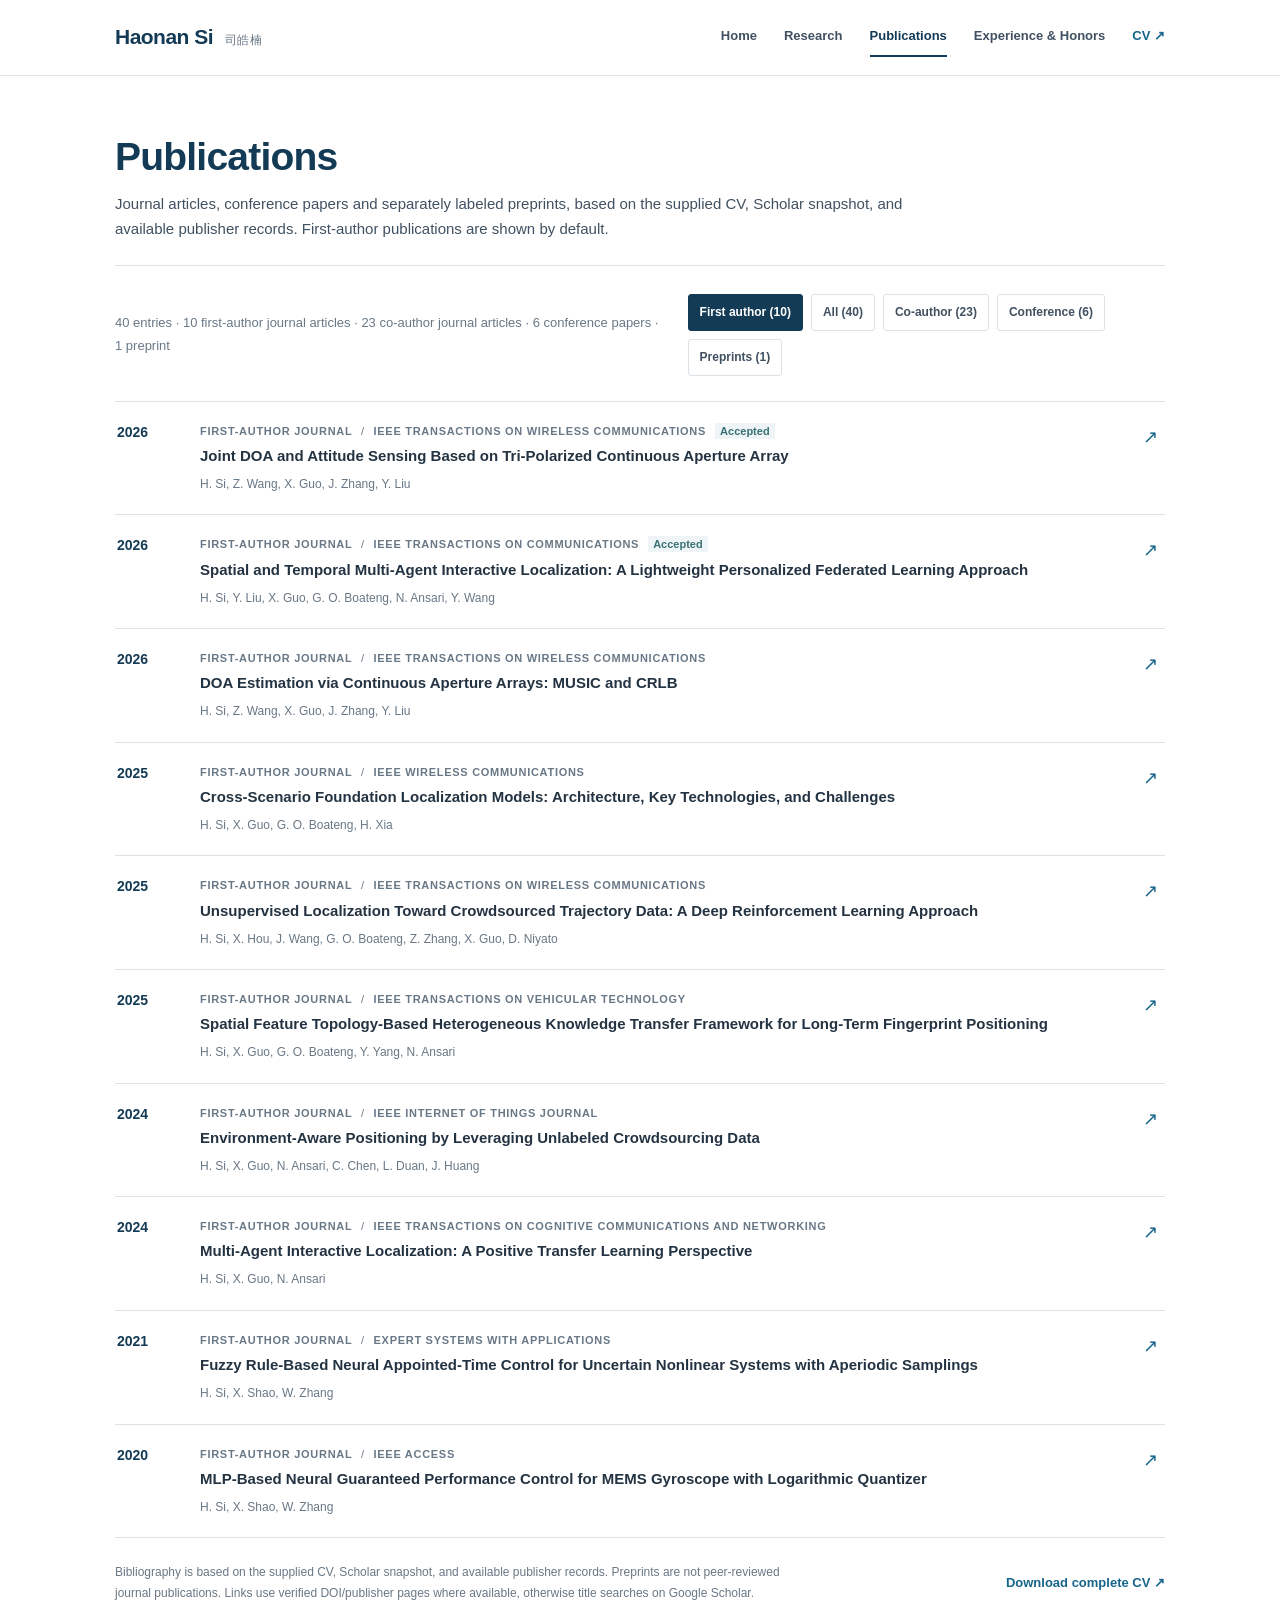
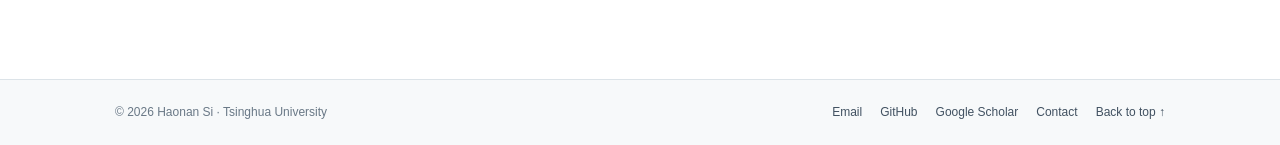
==== publications.html @ 672c578c "Publish supplied academic design as static Pages site; sync publications and CV" ====
<!doctype html><html lang="en"><head>
<meta charset="utf-8"><meta name="viewport" content="width=device-width,initial-scale=1">
<title>Publications · Haonan Si</title>
<meta name="description" content="I work on wireless localization and intelligent sensing, with a focus on cross-scenario generalization, crowdsourced and cooperative positioning, and array signal processing. I received my Ph.D. from UESTC in 2026 and was a visiting researcher at Queen Mary University of London.">
<link rel="stylesheet" href="style.css">
<script defer src="assets/js/site.js"></script></head><body >
<a class="skip-link" href="#main-content">Skip to content</a>
<header class="site-header" id="top"><div class="container header-row">
 <a class="site-brand" href="index.html" aria-label="Haonan Si homepage"><strong>Haonan Si</strong><span>司皓楠</span></a>
 <button class="menu-toggle" type="button" aria-expanded="false" aria-controls="primary-navigation" aria-label="Toggle navigation"><span></span><span></span><span></span></button>
 <nav id="primary-navigation" class="site-nav" aria-label="Main navigation"><a href="index.html" >Home</a>
<a href="research.html" >Research</a>
<a href="publications.html" aria-current="page" >Publications</a>
<a href="experience-honors.html" >Experience &amp; Honors</a>
<a class="nav-cv" href="assets/Haonan_Si_CV.pdf" target="_blank" rel="noopener noreferrer">CV ↗</a></nav></div></header>
<main id="main-content">
<div class="container"><header class="inner-header"><h1>Publications</h1><p>Journal articles, conference papers and separately labeled preprints, based on the supplied CV, Scholar snapshot, and available publisher records. First-author publications are shown by default.</p></header>
<div class="inner-content"><div class="pub-intro"><span>40 entries · 10 first-author journal articles · 23 co-author journal articles · 6 conference papers · 1 preprint</span>
<div class="pub-filters" role="group" aria-label="Filter publications" hidden><button type="button" data-filter="first" aria-pressed="false">First author (10)</button><button type="button" data-filter="all" aria-pressed="false">All (40)</button><button type="button" data-filter="coauthor" aria-pressed="false">Co-author (23)</button><button type="button" data-filter="conference" aria-pressed="false">Conference (6)</button><button type="button" data-filter="preprint" aria-pressed="false">Preprints (1)</button></div></div><div class="publication-list"><article class="publication-item" data-kind="first" data-category="sensing">
<span class="pub-year">2026</span><div class="pub-content"><div class="pub-type">First-author journal <b>/</b> IEEE Transactions on Wireless Communications<span class="pub-status">Accepted</span></div>
<h2><a href="https://scholar.google.com/scholar?q=Joint%20DOA%20and%20Attitude%20Sensing%20Based%20on%20Tri-Polarized%20Continuous%20Aperture%20Array" target="_blank" rel="noopener noreferrer">Joint DOA and Attitude Sensing Based on Tri-Polarized Continuous Aperture Array</a></h2><p class="pub-authors">H. Si, Z. Wang, X. Guo, J. Zhang, Y. Liu</p></div>
<a class="pub-link" href="https://scholar.google.com/scholar?q=Joint%20DOA%20and%20Attitude%20Sensing%20Based%20on%20Tri-Polarized%20Continuous%20Aperture%20Array" target="_blank" rel="noopener noreferrer" aria-label="Open paper: Joint DOA and Attitude Sensing Based on Tri-Polarized Continuous Aperture Array">↗</a></article><article class="publication-item" data-kind="first" data-category="learning">
<span class="pub-year">2026</span><div class="pub-content"><div class="pub-type">First-author journal <b>/</b> IEEE Transactions on Communications<span class="pub-status">Accepted</span></div>
<h2><a href="https://scholar.google.com/scholar?q=Spatial%20and%20Temporal%20Multi-Agent%20Interactive%20Localization%3A%20A%20Lightweight%20Personalized%20Federated%20Learning%20Approach" target="_blank" rel="noopener noreferrer">Spatial and Temporal Multi-Agent Interactive Localization: A Lightweight Personalized Federated Learning Approach</a></h2><p class="pub-authors">H. Si, Y. Liu, X. Guo, G. O. Boateng, N. Ansari, Y. Wang</p></div>
<a class="pub-link" href="https://scholar.google.com/scholar?q=Spatial%20and%20Temporal%20Multi-Agent%20Interactive%20Localization%3A%20A%20Lightweight%20Personalized%20Federated%20Learning%20Approach" target="_blank" rel="noopener noreferrer" aria-label="Open paper: Spatial and Temporal Multi-Agent Interactive Localization: A Lightweight Personalized Federated Learning Approach">↗</a></article><article class="publication-item" data-kind="first" data-category="sensing">
<span class="pub-year">2026</span><div class="pub-content"><div class="pub-type">First-author journal <b>/</b> IEEE Transactions on Wireless Communications</div>
<h2><a href="https://scholar.google.com/scholar?q=DOA%20Estimation%20via%20Continuous%20Aperture%20Arrays%3A%20MUSIC%20and%20CRLB" target="_blank" rel="noopener noreferrer">DOA Estimation via Continuous Aperture Arrays: MUSIC and CRLB</a></h2><p class="pub-authors">H. Si, Z. Wang, X. Guo, J. Zhang, Y. Liu</p></div>
<a class="pub-link" href="https://scholar.google.com/scholar?q=DOA%20Estimation%20via%20Continuous%20Aperture%20Arrays%3A%20MUSIC%20and%20CRLB" target="_blank" rel="noopener noreferrer" aria-label="Open paper: DOA Estimation via Continuous Aperture Arrays: MUSIC and CRLB">↗</a></article><article class="publication-item" data-kind="coauthor" data-category="learning">
<span class="pub-year">2026</span><div class="pub-content"><div class="pub-type">Co-author journal <b>/</b> IEEE Transactions on Automation Science and Engineering</div>
<h2><a href="https://scholar.google.com/scholar?q=A%20Self-Organizing%20Federated%20Reinforcement%20Learning%20Framework%20for%20Cross-Scenario%20Collaborative%20AVP%20Trajectory%20Planning" target="_blank" rel="noopener noreferrer">A Self-Organizing Federated Reinforcement Learning Framework for Cross-Scenario Collaborative AVP Trajectory Planning</a></h2><p class="pub-authors">X. Liu, X. Guo, G. O. Boateng, H. Si, et al.</p></div>
<a class="pub-link" href="https://scholar.google.com/scholar?q=A%20Self-Organizing%20Federated%20Reinforcement%20Learning%20Framework%20for%20Cross-Scenario%20Collaborative%20AVP%20Trajectory%20Planning" target="_blank" rel="noopener noreferrer" aria-label="Open paper: A Self-Organizing Federated Reinforcement Learning Framework for Cross-Scenario Collaborative AVP Trajectory Planning">↗</a></article><article class="publication-item" data-kind="coauthor" data-category="localization">
<span class="pub-year">2026</span><div class="pub-content"><div class="pub-type">Co-author journal <b>/</b> IEEE Wireless Communications<span class="pub-status">Early Access</span></div>
<h2><a href="https://doi.org/10.1109/MWC.2026.3729547" target="_blank" rel="noopener noreferrer">Critical Semantic Innovation Interaction Mechanism Towards Vehicle–Infrastructure Collaboration in Autonomous Valet Parking</a></h2><p class="pub-authors">X. Liu, X. Guo, G. O. Boateng, H. Si, Y. Wang</p></div>
<a class="pub-link" href="https://doi.org/10.1109/MWC.2026.3729547" target="_blank" rel="noopener noreferrer" aria-label="Open paper: Critical Semantic Innovation Interaction Mechanism Towards Vehicle–Infrastructure Collaboration in Autonomous Valet Parking">↗</a></article><article class="publication-item" data-kind="coauthor" data-category="localization">
<span class="pub-year">2026</span><div class="pub-content"><div class="pub-type">Co-author journal <b>/</b> ISPRS Journal of Photogrammetry and Remote Sensing</div>
<h2><a href="https://scholar.google.com/scholar?q=ParkingTwin%3A%20Training-free%20streaming%203D%20reconstruction%20for%20parking-lot%20digital%20twins" target="_blank" rel="noopener noreferrer">ParkingTwin: Training-free streaming 3D reconstruction for parking-lot digital twins</a></h2><p class="pub-authors">X. Liu, Y. Wang, X. Guo, G. O. Boateng, Y. Cao, H. Si, X. Guo, N. Ansari</p></div>
<a class="pub-link" href="https://scholar.google.com/scholar?q=ParkingTwin%3A%20Training-free%20streaming%203D%20reconstruction%20for%20parking-lot%20digital%20twins" target="_blank" rel="noopener noreferrer" aria-label="Open paper: ParkingTwin: Training-free streaming 3D reconstruction for parking-lot digital twins">↗</a></article><article class="publication-item" data-kind="coauthor" data-category="localization">
<span class="pub-year">2026</span><div class="pub-content"><div class="pub-type">Co-author journal <b>/</b> IEEE Internet of Things Journal</div>
<h2><a href="https://scholar.google.com/scholar?q=O-VIP%3A%20A%20High-Level%20Semantic%20Map%20Construction%20Method%20via%20OSM-Visual-Inertial%20Fusion%20for%20Multivehicle%20Cooperative%20AVP" target="_blank" rel="noopener noreferrer">O-VIP: A High-Level Semantic Map Construction Method via OSM-Visual-Inertial Fusion for Multivehicle Cooperative AVP</a></h2><p class="pub-authors">Y. Wang, X. Liu, X. Guo, H. Si, N. Ansari</p></div>
<a class="pub-link" href="https://scholar.google.com/scholar?q=O-VIP%3A%20A%20High-Level%20Semantic%20Map%20Construction%20Method%20via%20OSM-Visual-Inertial%20Fusion%20for%20Multivehicle%20Cooperative%20AVP" target="_blank" rel="noopener noreferrer" aria-label="Open paper: O-VIP: A High-Level Semantic Map Construction Method via OSM-Visual-Inertial Fusion for Multivehicle Cooperative AVP">↗</a></article><article class="publication-item" data-kind="coauthor" data-category="sensing">
<span class="pub-year">2026</span><div class="pub-content"><div class="pub-type">Co-author journal <b>/</b> IEEE Transactions on Wireless Communications</div>
<h2><a href="https://scholar.google.com/scholar?q=Clutter-Aware%20Waveform%20Design%20for%20Multi-Cell%20Integrated%20Sensing%20and%20Communication%20Systems" target="_blank" rel="noopener noreferrer">Clutter-Aware Waveform Design for Multi-Cell Integrated Sensing and Communication Systems</a></h2><p class="pub-authors">Y. F. Aikoun, G. O. Boateng, Z. Wang, H. Si, X. Guo, N. Ansari</p></div>
<a class="pub-link" href="https://scholar.google.com/scholar?q=Clutter-Aware%20Waveform%20Design%20for%20Multi-Cell%20Integrated%20Sensing%20and%20Communication%20Systems" target="_blank" rel="noopener noreferrer" aria-label="Open paper: Clutter-Aware Waveform Design for Multi-Cell Integrated Sensing and Communication Systems">↗</a></article><article class="publication-item" data-kind="coauthor" data-category="localization">
<span class="pub-year">2026</span><div class="pub-content"><div class="pub-type">Co-author journal <b>/</b> IEEE Open Journal of Intelligent Transportation Systems</div>
<h2><a href="https://scholar.google.com/scholar?q=Prioritized%20Multi-Agent%20Path%20Finding%20for%20AVPC%20Leveraging%20Distributional%20Dueling%20DQN" target="_blank" rel="noopener noreferrer">Prioritized Multi-Agent Path Finding for AVPC Leveraging Distributional Dueling DQN</a></h2><p class="pub-authors">C. Chen, H. Si, G. O. Boateng, X. Guo, D. Yao</p></div>
<a class="pub-link" href="https://scholar.google.com/scholar?q=Prioritized%20Multi-Agent%20Path%20Finding%20for%20AVPC%20Leveraging%20Distributional%20Dueling%20DQN" target="_blank" rel="noopener noreferrer" aria-label="Open paper: Prioritized Multi-Agent Path Finding for AVPC Leveraging Distributional Dueling DQN">↗</a></article><article class="publication-item" data-kind="coauthor" data-category="learning">
<span class="pub-year">2026</span><div class="pub-content"><div class="pub-type">Co-author journal <b>/</b> IEEE Transactions on Network Science and Engineering</div>
<h2><a href="https://scholar.google.com/scholar?q=A%20Self-Supervised%20Masked%20Autoencoder%20Leveraging%20Temporal-Frequency%20Representation%20for%20CSI%20Localization" target="_blank" rel="noopener noreferrer">A Self-Supervised Masked Autoencoder Leveraging Temporal-Frequency Representation for CSI Localization</a></h2><p class="pub-authors">Y. Liu, H. Si, G. O. Boateng, X. Guo, B. Qian, N. Ansari</p></div>
<a class="pub-link" href="https://scholar.google.com/scholar?q=A%20Self-Supervised%20Masked%20Autoencoder%20Leveraging%20Temporal-Frequency%20Representation%20for%20CSI%20Localization" target="_blank" rel="noopener noreferrer" aria-label="Open paper: A Self-Supervised Masked Autoencoder Leveraging Temporal-Frequency Representation for CSI Localization">↗</a></article><article class="publication-item" data-kind="conference" data-category="sensing">
<span class="pub-year">2026</span><div class="pub-content"><div class="pub-type">Conference paper <b>/</b> Proc. IEEE PIMRC</div>
<h2><a href="https://scholar.google.com/scholar?q=Precoding%20and%20Bi-Static%20Sensing%20for%20Cooperative%20ISAC" target="_blank" rel="noopener noreferrer">Precoding and Bi-Static Sensing for Cooperative ISAC</a></h2><p class="pub-authors">Y. F. Aikoun, H. Si, G. O. Boateng, X. Liu, X. Guo, N. Ansari</p></div>
<a class="pub-link" href="https://scholar.google.com/scholar?q=Precoding%20and%20Bi-Static%20Sensing%20for%20Cooperative%20ISAC" target="_blank" rel="noopener noreferrer" aria-label="Open paper: Precoding and Bi-Static Sensing for Cooperative ISAC">↗</a></article><article class="publication-item" data-kind="conference" data-category="sensing">
<span class="pub-year">2026</span><div class="pub-content"><div class="pub-type">Conference paper <b>/</b> Proc. IEEE International Conference on Communications (ICC)</div>
<h2><a href="https://scholar.google.com/scholar?q=DOA%20Estimation%20for%20Tri-Polarized%20Continuous%20Aperture%20Array" target="_blank" rel="noopener noreferrer">DOA Estimation for Tri-Polarized Continuous Aperture Array</a></h2><p class="pub-authors">H. Si, Z. Wang, X. Guo, J. Zhang, Y. Liu</p></div>
<a class="pub-link" href="https://scholar.google.com/scholar?q=DOA%20Estimation%20for%20Tri-Polarized%20Continuous%20Aperture%20Array" target="_blank" rel="noopener noreferrer" aria-label="Open paper: DOA Estimation for Tri-Polarized Continuous Aperture Array">↗</a></article><article class="publication-item" data-kind="first" data-category="learning">
<span class="pub-year">2025</span><div class="pub-content"><div class="pub-type">First-author journal <b>/</b> IEEE Wireless Communications</div>
<h2><a href="https://scholar.google.com/scholar?q=Cross-Scenario%20Foundation%20Localization%20Models%3A%20Architecture%2C%20Key%20Technologies%2C%20and%20Challenges" target="_blank" rel="noopener noreferrer">Cross-Scenario Foundation Localization Models: Architecture, Key Technologies, and Challenges</a></h2><p class="pub-authors">H. Si, X. Guo, G. O. Boateng, H. Xia</p></div>
<a class="pub-link" href="https://scholar.google.com/scholar?q=Cross-Scenario%20Foundation%20Localization%20Models%3A%20Architecture%2C%20Key%20Technologies%2C%20and%20Challenges" target="_blank" rel="noopener noreferrer" aria-label="Open paper: Cross-Scenario Foundation Localization Models: Architecture, Key Technologies, and Challenges">↗</a></article><article class="publication-item" data-kind="first" data-category="learning">
<span class="pub-year">2025</span><div class="pub-content"><div class="pub-type">First-author journal <b>/</b> IEEE Transactions on Wireless Communications</div>
<h2><a href="https://scholar.google.com/scholar?q=Unsupervised%20Localization%20Toward%20Crowdsourced%20Trajectory%20Data%3A%20A%20Deep%20Reinforcement%20Learning%20Approach" target="_blank" rel="noopener noreferrer">Unsupervised Localization Toward Crowdsourced Trajectory Data: A Deep Reinforcement Learning Approach</a></h2><p class="pub-authors">H. Si, X. Hou, J. Wang, G. O. Boateng, Z. Zhang, X. Guo, D. Niyato</p></div>
<a class="pub-link" href="https://scholar.google.com/scholar?q=Unsupervised%20Localization%20Toward%20Crowdsourced%20Trajectory%20Data%3A%20A%20Deep%20Reinforcement%20Learning%20Approach" target="_blank" rel="noopener noreferrer" aria-label="Open paper: Unsupervised Localization Toward Crowdsourced Trajectory Data: A Deep Reinforcement Learning Approach">↗</a></article><article class="publication-item" data-kind="first" data-category="learning">
<span class="pub-year">2025</span><div class="pub-content"><div class="pub-type">First-author journal <b>/</b> IEEE Transactions on Vehicular Technology</div>
<h2><a href="https://scholar.google.com/scholar?q=Spatial%20Feature%20Topology-Based%20Heterogeneous%20Knowledge%20Transfer%20Framework%20for%20Long-Term%20Fingerprint%20Positioning" target="_blank" rel="noopener noreferrer">Spatial Feature Topology-Based Heterogeneous Knowledge Transfer Framework for Long-Term Fingerprint Positioning</a></h2><p class="pub-authors">H. Si, X. Guo, G. O. Boateng, Y. Yang, N. Ansari</p></div>
<a class="pub-link" href="https://scholar.google.com/scholar?q=Spatial%20Feature%20Topology-Based%20Heterogeneous%20Knowledge%20Transfer%20Framework%20for%20Long-Term%20Fingerprint%20Positioning" target="_blank" rel="noopener noreferrer" aria-label="Open paper: Spatial Feature Topology-Based Heterogeneous Knowledge Transfer Framework for Long-Term Fingerprint Positioning">↗</a></article><article class="publication-item" data-kind="coauthor" data-category="localization">
<span class="pub-year">2025</span><div class="pub-content"><div class="pub-type">Co-author journal <b>/</b> IEEE Transactions on Automation Science and Engineering</div>
<h2><a href="https://scholar.google.com/scholar?q=A%20Platform-Centric%20Framework%20for%20Intelligent%20Parking%20Traffic%20Prediction%20and%20Resource%20Optimization%20in%20Shared%20AVPC%20Systems" target="_blank" rel="noopener noreferrer">A Platform-Centric Framework for Intelligent Parking Traffic Prediction and Resource Optimization in Shared AVPC Systems</a></h2><p class="pub-authors">G. O. Boateng, H. Xia, H. Si, X. Guo, C. Chen, N. Ansari</p></div>
<a class="pub-link" href="https://scholar.google.com/scholar?q=A%20Platform-Centric%20Framework%20for%20Intelligent%20Parking%20Traffic%20Prediction%20and%20Resource%20Optimization%20in%20Shared%20AVPC%20Systems" target="_blank" rel="noopener noreferrer" aria-label="Open paper: A Platform-Centric Framework for Intelligent Parking Traffic Prediction and Resource Optimization in Shared AVPC Systems">↗</a></article><article class="publication-item" data-kind="coauthor" data-category="localization">
<span class="pub-year">2025</span><div class="pub-content"><div class="pub-type">Co-author journal <b>/</b> IEEE Sensors Journal</div>
<h2><a href="https://scholar.google.com/scholar?q=ToF-Based%20Indoor%20Localization%20for%20Harsh%20Environments%3A%20A%20Continuous%20Environment%20Sensing%20Framework" target="_blank" rel="noopener noreferrer">ToF-Based Indoor Localization for Harsh Environments: A Continuous Environment Sensing Framework</a></h2><p class="pub-authors">Y. Cao, X. Guo, G. O. Boateng, H. Si, B. Qian, X. Liu, N. Ansari</p></div>
<a class="pub-link" href="https://scholar.google.com/scholar?q=ToF-Based%20Indoor%20Localization%20for%20Harsh%20Environments%3A%20A%20Continuous%20Environment%20Sensing%20Framework" target="_blank" rel="noopener noreferrer" aria-label="Open paper: ToF-Based Indoor Localization for Harsh Environments: A Continuous Environment Sensing Framework">↗</a></article><article class="publication-item" data-kind="coauthor" data-category="learning">
<span class="pub-year">2025</span><div class="pub-content"><div class="pub-type">Co-author journal <b>/</b> IEEE Transactions on Intelligent Transportation Systems</div>
<h2><a href="https://scholar.google.com/scholar?q=Multi-Vehicle%20Collaborative%20Trajectory%20Planning%20for%20AVP%20in%20Parking%20Lots%3A%20A%20Bio-Inspired%20Evolutionary%20Reinforcement%20Learning%20Approach" target="_blank" rel="noopener noreferrer">Multi-Vehicle Collaborative Trajectory Planning for AVP in Parking Lots: A Bio-Inspired Evolutionary Reinforcement Learning Approach</a></h2><p class="pub-authors">X. Liu, H. Si, G. O. Boateng, X. Guo, Y. Cao, B. Qian, N. Ansari</p></div>
<a class="pub-link" href="https://scholar.google.com/scholar?q=Multi-Vehicle%20Collaborative%20Trajectory%20Planning%20for%20AVP%20in%20Parking%20Lots%3A%20A%20Bio-Inspired%20Evolutionary%20Reinforcement%20Learning%20Approach" target="_blank" rel="noopener noreferrer" aria-label="Open paper: Multi-Vehicle Collaborative Trajectory Planning for AVP in Parking Lots: A Bio-Inspired Evolutionary Reinforcement Learning Approach">↗</a></article><article class="publication-item" data-kind="coauthor" data-category="localization">
<span class="pub-year">2025</span><div class="pub-content"><div class="pub-type">Co-author journal <b>/</b> Sensors</div>
<h2><a href="https://scholar.google.com/scholar?q=Indoor%20Positioning%20Systems%20as%20Critical%20Infrastructure%3A%20An%20Assessment%20for%20Enhanced%20Location-Based%20Services" target="_blank" rel="noopener noreferrer">Indoor Positioning Systems as Critical Infrastructure: An Assessment for Enhanced Location-Based Services</a></h2><p class="pub-authors">T. G. Hailu, X. Guo, H. Si</p></div>
<a class="pub-link" href="https://scholar.google.com/scholar?q=Indoor%20Positioning%20Systems%20as%20Critical%20Infrastructure%3A%20An%20Assessment%20for%20Enhanced%20Location-Based%20Services" target="_blank" rel="noopener noreferrer" aria-label="Open paper: Indoor Positioning Systems as Critical Infrastructure: An Assessment for Enhanced Location-Based Services">↗</a></article><article class="publication-item" data-kind="coauthor" data-category="localization">
<span class="pub-year">2025</span><div class="pub-content"><div class="pub-type">Co-author journal <b>/</b> IEEE Internet of Things Journal</div>
<h2><a href="https://scholar.google.com/scholar?q=OSM2Net%3A%20A%20Robust%20Road%20Network%20Extraction%20Framework%20from%20Noisy%20Indoor%20Parking%20OpenStreetMap" target="_blank" rel="noopener noreferrer">OSM2Net: A Robust Road Network Extraction Framework from Noisy Indoor Parking OpenStreetMap</a></h2><p class="pub-authors">Y. Cao, X. Guo, G. O. Boateng, N. Ansari, H. Si, B. Qian, X. Liu, H. Xia, Y. Liu</p></div>
<a class="pub-link" href="https://scholar.google.com/scholar?q=OSM2Net%3A%20A%20Robust%20Road%20Network%20Extraction%20Framework%20from%20Noisy%20Indoor%20Parking%20OpenStreetMap" target="_blank" rel="noopener noreferrer" aria-label="Open paper: OSM2Net: A Robust Road Network Extraction Framework from Noisy Indoor Parking OpenStreetMap">↗</a></article><article class="publication-item" data-kind="coauthor" data-category="learning">
<span class="pub-year">2025</span><div class="pub-content"><div class="pub-type">Co-author journal <b>/</b> IEEE Internet of Things Journal</div>
<h2><a href="https://scholar.google.com/scholar?q=Hard%20Sample%20Meta-Learning%20for%20CIR%20NLoS%20Identification%20in%20UWB%20Positioning" target="_blank" rel="noopener noreferrer">Hard Sample Meta-Learning for CIR NLoS Identification in UWB Positioning</a></h2><p class="pub-authors">Y. Liu, H. Si, G. O. Boateng, X. Guo, Y. Cao, B. Qian, N. Ansari</p></div>
<a class="pub-link" href="https://scholar.google.com/scholar?q=Hard%20Sample%20Meta-Learning%20for%20CIR%20NLoS%20Identification%20in%20UWB%20Positioning" target="_blank" rel="noopener noreferrer" aria-label="Open paper: Hard Sample Meta-Learning for CIR NLoS Identification in UWB Positioning">↗</a></article><article class="publication-item" data-kind="coauthor" data-category="localization">
<span class="pub-year">2025</span><div class="pub-content"><div class="pub-type">Co-author journal <b>/</b> IEEE Communications Magazine</div>
<h2><a href="https://scholar.google.com/scholar?q=Automated%20Valet%20Parking%20and%20Charging%3A%20A%20Novel%20Collaborative%20AI-Empowered%20Architecture" target="_blank" rel="noopener noreferrer">Automated Valet Parking and Charging: A Novel Collaborative AI-Empowered Architecture</a></h2><p class="pub-authors">X. Guo, G. O. Boateng, H. Si, Y. Cao, Y. Qiu, Z. Lai, X. Li, X. Liu, C. Chen</p></div>
<a class="pub-link" href="https://scholar.google.com/scholar?q=Automated%20Valet%20Parking%20and%20Charging%3A%20A%20Novel%20Collaborative%20AI-Empowered%20Architecture" target="_blank" rel="noopener noreferrer" aria-label="Open paper: Automated Valet Parking and Charging: A Novel Collaborative AI-Empowered Architecture">↗</a></article><article class="publication-item" data-kind="coauthor" data-category="learning">
<span class="pub-year">2025</span><div class="pub-content"><div class="pub-type">Co-author journal <b>/</b> IEEE Transactions on Intelligent Vehicles</div>
<h2><a href="https://scholar.google.com/scholar?q=Automated%20Valet%20Parking%20and%20Charging%3A%20A%20Dynamic%20Pricing%20and%20Reservation-Based%20Framework%20Leveraging%20Multi-Agent%20Reinforcement%20Learning" target="_blank" rel="noopener noreferrer">Automated Valet Parking and Charging: A Dynamic Pricing and Reservation-Based Framework Leveraging Multi-Agent Reinforcement Learning</a></h2><p class="pub-authors">G. O. Boateng, H. Si, H. Xia, X. Guo, C. Chen, I. O. Agyemang, N. Ansari</p></div>
<a class="pub-link" href="https://scholar.google.com/scholar?q=Automated%20Valet%20Parking%20and%20Charging%3A%20A%20Dynamic%20Pricing%20and%20Reservation-Based%20Framework%20Leveraging%20Multi-Agent%20Reinforcement%20Learning" target="_blank" rel="noopener noreferrer" aria-label="Open paper: Automated Valet Parking and Charging: A Dynamic Pricing and Reservation-Based Framework Leveraging Multi-Agent Reinforcement Learning">↗</a></article><article class="publication-item" data-kind="conference" data-category="sensing">
<span class="pub-year">2025</span><div class="pub-content"><div class="pub-type">Conference paper <b>/</b> Proc. 22nd International Computer Conference on Wavelet Active Media Technology and Information Processing (ICCWAMTIP)</div>
<h2><a href="https://scholar.google.com/scholar?q=Cognitive%20ISAC%20Waveform%20Design%20Via%20Symbol-Level%20Precoding" target="_blank" rel="noopener noreferrer">Cognitive ISAC Waveform Design Via Symbol-Level Precoding</a></h2><p class="pub-authors">Y. F. Aikoun, G. O. Boateng, Y. Liqiang, H. Si, X. Guo</p></div>
<a class="pub-link" href="https://scholar.google.com/scholar?q=Cognitive%20ISAC%20Waveform%20Design%20Via%20Symbol-Level%20Precoding" target="_blank" rel="noopener noreferrer" aria-label="Open paper: Cognitive ISAC Waveform Design Via Symbol-Level Precoding">↗</a></article><article class="publication-item" data-kind="conference" data-category="learning">
<span class="pub-year">2025</span><div class="pub-content"><div class="pub-type">Conference paper <b>/</b> Proc. IEEE 11th World Forum on Internet of Things (WF-IoT)</div>
<h2><a href="https://scholar.google.com/scholar?q=A%20Multi-Vehicle%20Cooperative%20Localization%20Method%20for%20AVP%20Leveraging%20Double%20Deep%20Q-Network" target="_blank" rel="noopener noreferrer">A Multi-Vehicle Cooperative Localization Method for AVP Leveraging Double Deep Q-Network</a></h2><p class="pub-authors">X. Liu, X. Guo, G. O. Boateng, H. Si, B. Qian, Y. Cao, H. Xia, Y. Liu, Y. Wang</p></div>
<a class="pub-link" href="https://scholar.google.com/scholar?q=A%20Multi-Vehicle%20Cooperative%20Localization%20Method%20for%20AVP%20Leveraging%20Double%20Deep%20Q-Network" target="_blank" rel="noopener noreferrer" aria-label="Open paper: A Multi-Vehicle Cooperative Localization Method for AVP Leveraging Double Deep Q-Network">↗</a></article><article class="publication-item" data-kind="conference" data-category="learning">
<span class="pub-year">2025</span><div class="pub-content"><div class="pub-type">Conference paper <b>/</b> Proc. IEEE/CIC International Conference on Communications in China Workshops (ICCC Workshops)</div>
<h2><a href="https://scholar.google.com/scholar?q=Weakly-Supervised%20Crowdsourcing%20Localization%20Based%20on%20Self-Learning%20Spatial-Temporal%20Attention%20Network" target="_blank" rel="noopener noreferrer">Weakly-Supervised Crowdsourcing Localization Based on Self-Learning Spatial-Temporal Attention Network</a></h2><p class="pub-authors">H. Xia, G. O. Boateng, H. Si, X. Guo, B. Qian, X. Liu, Y. Cao, Y. Liu</p></div>
<a class="pub-link" href="https://scholar.google.com/scholar?q=Weakly-Supervised%20Crowdsourcing%20Localization%20Based%20on%20Self-Learning%20Spatial-Temporal%20Attention%20Network" target="_blank" rel="noopener noreferrer" aria-label="Open paper: Weakly-Supervised Crowdsourcing Localization Based on Self-Learning Spatial-Temporal Attention Network">↗</a></article><article class="publication-item" data-kind="conference" data-category="localization">
<span class="pub-year">2025</span><div class="pub-content"><div class="pub-type">Conference paper <b>/</b> Proc. IEEE INFOCOM Workshops</div>
<h2><a href="https://scholar.google.com/scholar?q=A%20Contract-Based%20Incentive%20Mechanism%20for%20Optimal%20Pricing%20and%20Allocation%20in%20Shared%20AVPC" target="_blank" rel="noopener noreferrer">A Contract-Based Incentive Mechanism for Optimal Pricing and Allocation in Shared AVPC</a></h2><p class="pub-authors">K. Chen, G. O. Boateng, H. Si, X. Guo, N. Ansari</p></div>
<a class="pub-link" href="https://scholar.google.com/scholar?q=A%20Contract-Based%20Incentive%20Mechanism%20for%20Optimal%20Pricing%20and%20Allocation%20in%20Shared%20AVPC" target="_blank" rel="noopener noreferrer" aria-label="Open paper: A Contract-Based Incentive Mechanism for Optimal Pricing and Allocation in Shared AVPC">↗</a></article><article class="publication-item" data-kind="preprint" data-category="localization">
<span class="pub-year">2025</span><div class="pub-content"><div class="pub-type">Preprint · Not peer-reviewed <b>/</b> Preprints.org<span class="pub-status">Preprint · Not peer-reviewed</span></div>
<h2><a href="https://doi.org/10.20944/preprints202508.0422.v1" target="_blank" rel="noopener noreferrer">DynaFIPS: Multidimensional Metrics Framework with Confidence-Weighted Fusion for Dynamic Fingerprint-Based Indoor Localization</a></h2><p class="pub-authors">H. G. Tesfay, X. Guo, H. Si</p></div>
<a class="pub-link" href="https://doi.org/10.20944/preprints202508.0422.v1" target="_blank" rel="noopener noreferrer" aria-label="Open paper: DynaFIPS: Multidimensional Metrics Framework with Confidence-Weighted Fusion for Dynamic Fingerprint-Based Indoor Localization">↗</a></article><article class="publication-item" data-kind="first" data-category="localization">
<span class="pub-year">2024</span><div class="pub-content"><div class="pub-type">First-author journal <b>/</b> IEEE Internet of Things Journal</div>
<h2><a href="https://scholar.google.com/scholar?q=Environment-Aware%20Positioning%20by%20Leveraging%20Unlabeled%20Crowdsourcing%20Data" target="_blank" rel="noopener noreferrer">Environment-Aware Positioning by Leveraging Unlabeled Crowdsourcing Data</a></h2><p class="pub-authors">H. Si, X. Guo, N. Ansari, C. Chen, L. Duan, J. Huang</p></div>
<a class="pub-link" href="https://scholar.google.com/scholar?q=Environment-Aware%20Positioning%20by%20Leveraging%20Unlabeled%20Crowdsourcing%20Data" target="_blank" rel="noopener noreferrer" aria-label="Open paper: Environment-Aware Positioning by Leveraging Unlabeled Crowdsourcing Data">↗</a></article><article class="publication-item" data-kind="first" data-category="learning">
<span class="pub-year">2024</span><div class="pub-content"><div class="pub-type">First-author journal <b>/</b> IEEE Transactions on Cognitive Communications and Networking</div>
<h2><a href="https://scholar.google.com/scholar?q=Multi-Agent%20Interactive%20Localization%3A%20A%20Positive%20Transfer%20Learning%20Perspective" target="_blank" rel="noopener noreferrer">Multi-Agent Interactive Localization: A Positive Transfer Learning Perspective</a></h2><p class="pub-authors">H. Si, X. Guo, N. Ansari</p></div>
<a class="pub-link" href="https://scholar.google.com/scholar?q=Multi-Agent%20Interactive%20Localization%3A%20A%20Positive%20Transfer%20Learning%20Perspective" target="_blank" rel="noopener noreferrer" aria-label="Open paper: Multi-Agent Interactive Localization: A Positive Transfer Learning Perspective">↗</a></article><article class="publication-item" data-kind="coauthor" data-category="localization">
<span class="pub-year">2024</span><div class="pub-content"><div class="pub-type">Co-author journal <b>/</b> Sensors</div>
<h2><a href="https://scholar.google.com/scholar?q=Theories%20and%20Methods%20for%20Indoor%20Positioning%20Systems%3A%20A%20Comparative%20Analysis%2C%20Challenges%2C%20and%20Prospective%20Measures" target="_blank" rel="noopener noreferrer">Theories and Methods for Indoor Positioning Systems: A Comparative Analysis, Challenges, and Prospective Measures</a></h2><p class="pub-authors">T. G. Hailu, X. Guo, H. Si, L. Li, Y. Zhang</p></div>
<a class="pub-link" href="https://scholar.google.com/scholar?q=Theories%20and%20Methods%20for%20Indoor%20Positioning%20Systems%3A%20A%20Comparative%20Analysis%2C%20Challenges%2C%20and%20Prospective%20Measures" target="_blank" rel="noopener noreferrer" aria-label="Open paper: Theories and Methods for Indoor Positioning Systems: A Comparative Analysis, Challenges, and Prospective Measures">↗</a></article><article class="publication-item" data-kind="coauthor" data-category="localization">
<span class="pub-year">2024</span><div class="pub-content"><div class="pub-type">Co-author journal <b>/</b> Sensors</div>
<h2><a href="https://doi.org/10.3390/s24175665" target="_blank" rel="noopener noreferrer">Ada-LT IP: Functional Discriminant Analysis of Feature Extraction for Adaptive Long-Term Wi-Fi Indoor Localization in Evolving Environments</a></h2><p class="pub-authors">T. G. Hailu, X. Guo, H. Si, L. Li, Y. Zhang</p></div>
<a class="pub-link" href="https://doi.org/10.3390/s24175665" target="_blank" rel="noopener noreferrer" aria-label="Open paper: Ada-LT IP: Functional Discriminant Analysis of Feature Extraction for Adaptive Long-Term Wi-Fi Indoor Localization in Evolving Environments">↗</a></article><article class="publication-item" data-kind="coauthor" data-category="localization">
<span class="pub-year">2024</span><div class="pub-content"><div class="pub-type">Co-author journal <b>/</b> IEEE Sensors Journal</div>
<h2><a href="https://scholar.google.com/scholar?q=TRAIL%3A%20A%20Three-Step%20Robust%20Adversarial%20Indoor%20Localization%20Framework" target="_blank" rel="noopener noreferrer">TRAIL: A Three-Step Robust Adversarial Indoor Localization Framework</a></h2><p class="pub-authors">Y. Yang, X. Guo, C. Chen, G. O. Boateng, H. Si, B. Qian, L. Duan</p></div>
<a class="pub-link" href="https://scholar.google.com/scholar?q=TRAIL%3A%20A%20Three-Step%20Robust%20Adversarial%20Indoor%20Localization%20Framework" target="_blank" rel="noopener noreferrer" aria-label="Open paper: TRAIL: A Three-Step Robust Adversarial Indoor Localization Framework">↗</a></article><article class="publication-item" data-kind="coauthor" data-category="learning">
<span class="pub-year">2022</span><div class="pub-content"><div class="pub-type">Co-author journal <b>/</b> Sensors</div>
<h2><a href="https://scholar.google.com/scholar?q=Co-Occurrence%20Fingerprint%20Data-Based%20Heterogeneous%20Transfer%20Learning%20Framework%20for%20Indoor%20Positioning" target="_blank" rel="noopener noreferrer">Co-Occurrence Fingerprint Data-Based Heterogeneous Transfer Learning Framework for Indoor Positioning</a></h2><p class="pub-authors">J. Huang, H. Si, X. Guo, K. Zhong</p></div>
<a class="pub-link" href="https://scholar.google.com/scholar?q=Co-Occurrence%20Fingerprint%20Data-Based%20Heterogeneous%20Transfer%20Learning%20Framework%20for%20Indoor%20Positioning" target="_blank" rel="noopener noreferrer" aria-label="Open paper: Co-Occurrence Fingerprint Data-Based Heterogeneous Transfer Learning Framework for Indoor Positioning">↗</a></article><article class="publication-item" data-kind="coauthor" data-category="learning">
<span class="pub-year">2022</span><div class="pub-content"><div class="pub-type">Co-author journal <b>/</b> Engineering Applications of Artificial Intelligence</div>
<h2><a href="https://scholar.google.com/scholar?q=Low-Frequency%20Learning%20Quantized%20Control%20for%20MEMS%20Gyroscopes%20Accounting%20for%20Full-State%20Constraints" target="_blank" rel="noopener noreferrer">Low-Frequency Learning Quantized Control for MEMS Gyroscopes Accounting for Full-State Constraints</a></h2><p class="pub-authors">X. Shao, H. Si, W. Zhang</p></div>
<a class="pub-link" href="https://scholar.google.com/scholar?q=Low-Frequency%20Learning%20Quantized%20Control%20for%20MEMS%20Gyroscopes%20Accounting%20for%20Full-State%20Constraints" target="_blank" rel="noopener noreferrer" aria-label="Open paper: Low-Frequency Learning Quantized Control for MEMS Gyroscopes Accounting for Full-State Constraints">↗</a></article><article class="publication-item" data-kind="first" data-category="learning">
<span class="pub-year">2021</span><div class="pub-content"><div class="pub-type">First-author journal <b>/</b> Expert Systems with Applications</div>
<h2><a href="https://scholar.google.com/scholar?q=Fuzzy%20Rule-Based%20Neural%20Appointed-Time%20Control%20for%20Uncertain%20Nonlinear%20Systems%20with%20Aperiodic%20Samplings" target="_blank" rel="noopener noreferrer">Fuzzy Rule-Based Neural Appointed-Time Control for Uncertain Nonlinear Systems with Aperiodic Samplings</a></h2><p class="pub-authors">H. Si, X. Shao, W. Zhang</p></div>
<a class="pub-link" href="https://scholar.google.com/scholar?q=Fuzzy%20Rule-Based%20Neural%20Appointed-Time%20Control%20for%20Uncertain%20Nonlinear%20Systems%20with%20Aperiodic%20Samplings" target="_blank" rel="noopener noreferrer" aria-label="Open paper: Fuzzy Rule-Based Neural Appointed-Time Control for Uncertain Nonlinear Systems with Aperiodic Samplings">↗</a></article><article class="publication-item" data-kind="coauthor" data-category="learning">
<span class="pub-year">2021</span><div class="pub-content"><div class="pub-type">Co-author journal <b>/</b> Neural Computing and Applications</div>
<h2><a href="https://scholar.google.com/scholar?q=Event-Triggered%20Neural%20Intelligent%20Control%20for%20Uncertain%20Nonlinear%20Systems%20with%20Specified-Time%20Guaranteed%20Behaviors" target="_blank" rel="noopener noreferrer">Event-Triggered Neural Intelligent Control for Uncertain Nonlinear Systems with Specified-Time Guaranteed Behaviors</a></h2><p class="pub-authors">X. Shao, H. Si, W. Zhang</p></div>
<a class="pub-link" href="https://scholar.google.com/scholar?q=Event-Triggered%20Neural%20Intelligent%20Control%20for%20Uncertain%20Nonlinear%20Systems%20with%20Specified-Time%20Guaranteed%20Behaviors" target="_blank" rel="noopener noreferrer" aria-label="Open paper: Event-Triggered Neural Intelligent Control for Uncertain Nonlinear Systems with Specified-Time Guaranteed Behaviors">↗</a></article><article class="publication-item" data-kind="coauthor" data-category="learning">
<span class="pub-year">2021</span><div class="pub-content"><div class="pub-type">Co-author journal <b>/</b> Fuzzy Sets and Systems</div>
<h2><a href="https://scholar.google.com/scholar?q=Fuzzy%20Wavelet%20Neural%20Control%20with%20Improved%20Prescribed%20Performance%20for%20MEMS%20Gyroscope%20Subject%20to%20Input%20Quantization" target="_blank" rel="noopener noreferrer">Fuzzy Wavelet Neural Control with Improved Prescribed Performance for MEMS Gyroscope Subject to Input Quantization</a></h2><p class="pub-authors">X. Shao, H. Si, W. Zhang</p></div>
<a class="pub-link" href="https://scholar.google.com/scholar?q=Fuzzy%20Wavelet%20Neural%20Control%20with%20Improved%20Prescribed%20Performance%20for%20MEMS%20Gyroscope%20Subject%20to%20Input%20Quantization" target="_blank" rel="noopener noreferrer" aria-label="Open paper: Fuzzy Wavelet Neural Control with Improved Prescribed Performance for MEMS Gyroscope Subject to Input Quantization">↗</a></article><article class="publication-item" data-kind="coauthor" data-category="localization">
<span class="pub-year">2021</span><div class="pub-content"><div class="pub-type">Co-author journal <b>/</b> IEEE Systems Journal</div>
<h2><a href="https://scholar.google.com/scholar?q=Neurodynamic%20Formation%20Maneuvering%20Control%20with%20Modified%20Prescribed%20Performances%20for%20Networked%20Uncertain%20Quadrotors" target="_blank" rel="noopener noreferrer">Neurodynamic Formation Maneuvering Control with Modified Prescribed Performances for Networked Uncertain Quadrotors</a></h2><p class="pub-authors">X. Shao, Z. Cao, H. Si</p></div>
<a class="pub-link" href="https://scholar.google.com/scholar?q=Neurodynamic%20Formation%20Maneuvering%20Control%20with%20Modified%20Prescribed%20Performances%20for%20Networked%20Uncertain%20Quadrotors" target="_blank" rel="noopener noreferrer" aria-label="Open paper: Neurodynamic Formation Maneuvering Control with Modified Prescribed Performances for Networked Uncertain Quadrotors">↗</a></article><article class="publication-item" data-kind="first" data-category="learning">
<span class="pub-year">2020</span><div class="pub-content"><div class="pub-type">First-author journal <b>/</b> IEEE Access</div>
<h2><a href="https://scholar.google.com/scholar?q=MLP-Based%20Neural%20Guaranteed%20Performance%20Control%20for%20MEMS%20Gyroscope%20with%20Logarithmic%20Quantizer" target="_blank" rel="noopener noreferrer">MLP-Based Neural Guaranteed Performance Control for MEMS Gyroscope with Logarithmic Quantizer</a></h2><p class="pub-authors">H. Si, X. Shao, W. Zhang</p></div>
<a class="pub-link" href="https://scholar.google.com/scholar?q=MLP-Based%20Neural%20Guaranteed%20Performance%20Control%20for%20MEMS%20Gyroscope%20with%20Logarithmic%20Quantizer" target="_blank" rel="noopener noreferrer" aria-label="Open paper: MLP-Based Neural Guaranteed Performance Control for MEMS Gyroscope with Logarithmic Quantizer">↗</a></article></div>
<div class="pub-bottom"><p>Bibliography is based on the supplied CV, Scholar snapshot, and available publisher records. Preprints are not peer-reviewed journal publications. Links use verified DOI/publisher pages where available, otherwise title searches on Google Scholar.</p><a href="assets/Haonan_Si_CV.pdf" target="_blank" rel="noopener noreferrer">Download complete CV ↗</a></div></div></div></main><footer class="site-footer"><div class="container footer-row"><span>© 2026 Haonan Si · Tsinghua University</span><span class="footer-links">
<a href="mailto:shn@mail.tsinghua.edu.cn">Email</a>
<a href="https://github.com/victory-si" target="_blank" rel="noopener noreferrer">GitHub</a>
<a href="https://scholar.google.com/citations?user=vTp-Ue4AAAAJ&amp;hl=zh-CN" target="_blank" rel="noopener noreferrer">Google Scholar</a>
<a href="index.html#contact">Contact</a><a href="#top">Back to top ↑</a>
</span></div></footer></body></html>
---- style.css ----
/*
Theme Name: Haonan Academic
Theme URI: https://victory-si.github.io/
Author: Haonan Si
Description: A clean, multi-page academic personal website with editable research news and publications.
Version: 1.1.1
Requires at least: 6.2
Requires PHP: 7.4
License: GNU General Public License v2 or later
Text Domain: haonan-academic
Tags: portfolio, education, one-column, custom-menu, accessibility-ready
*/
:root{
  --white:#ffffff;
  --paper:#fafbfc;
  --ink:#243342;
  --ink-light:#415161;
  --muted:#697886;
  --navy:#143b56;
  --blue:#17658b;
  --highlight:#f1f4f6;
  --line:#dce3e8;
  --content:1050px;
  --text:'Segoe UI','Helvetica Neue',Arial,'Noto Sans',sans-serif;
}
*,:before,:after{box-sizing:border-box}
html{scroll-behavior:smooth;scroll-padding-top:85px}
body{margin:0;background:#fff;color:var(--ink);font:400 15px/1.75 var(--text);-webkit-font-smoothing:antialiased}
a{color:var(--blue);text-decoration:none}
a:hover{text-decoration:underline}
img,svg{max-width:100%}
button{font:inherit;cursor:pointer}
[hidden]{display:none!important}
:focus-visible{outline:2px solid var(--blue);outline-offset:3px}
.container{width:min(var(--content),calc(100% - 64px));margin:0 auto}
.skip-link{position:absolute;left:10px;top:-80px;padding:10px 17px;background:#fff;z-index:999}
.skip-link:focus{top:8px}
.site-header{position:sticky;top:0;z-index:100;background:rgba(255,255,255,.97);border-bottom:1px solid var(--line)}
.header-row{height:75px;display:flex;justify-content:space-between;gap:24px;align-items:center}
.site-brand{display:inline-flex;gap:12px;align-items:baseline;text-decoration:none!important;white-space:nowrap}
.site-brand strong{font-size:21px;color:var(--navy);font-weight:700;letter-spacing:-.025em}
.site-brand span{color:var(--muted);font-size:12px;letter-spacing:.04em}
.site-nav{display:flex;align-items:center;gap:27px}
.site-nav a{color:var(--ink-light);font-size:13px;font-weight:550;white-space:nowrap;text-decoration:none;padding:7px 0;border-bottom:2px solid transparent}
.site-nav a:hover,.site-nav a[aria-current="page"]{color:var(--navy);border-bottom-color:var(--navy)}
.site-nav .nav-cv{font-weight:650;color:var(--blue)}
.menu-toggle{display:none;align-items:center;justify-content:center;flex-direction:column;width:42px;height:42px;background:#fff;border:1px solid var(--line);border-radius:3px;gap:5px}
.menu-toggle span{width:18px;height:2px;background:var(--navy);display:block}
/* Home: intentionally compact, with news high on the page */
.home-hero{display:grid;grid-template-columns:minmax(0,1fr) 224px;gap:55px;align-items:center;padding:67px 0 58px;border-bottom:1px solid var(--line)}
.overline{display:block;text-transform:uppercase;letter-spacing:.095em;font-size:11px;font-weight:650;color:var(--muted);margin-bottom:9px}
.home-hero h1{font:700 clamp(35px,4vw,49px)/1.18 var(--text);letter-spacing:-.037em;color:var(--navy);margin:0 0 6px}
.home-hero .cn-name{color:var(--muted);font-size:15px;font-weight:400;letter-spacing:.04em;margin-left:11px;vertical-align:middle}
.home-role{font-size:14px;font-weight:600;color:var(--ink);margin:12px 0 4px}
.home-institution{font-size:13px;color:var(--muted);margin:0 0 18px}
.home-description{font-size:15px;line-height:1.85;color:var(--ink-light);max-width:640px;margin:0 0 20px}
.home-interests{font-size:13px;color:var(--muted);margin:0 0 23px}
.home-interests strong{font-weight:650;color:var(--ink)}
.hero-links{display:flex;gap:17px;flex-wrap:wrap;align-items:center}
.hero-links a{font-size:13px;font-weight:650;text-decoration:none}
.hero-links .primary-link{display:inline-flex;color:#fff;background:var(--navy);padding:9px 16px;border:1px solid var(--navy);border-radius:3px}
.hero-links .primary-link:hover{background:var(--blue);border-color:var(--blue)}
.hero-links .text-link{border-bottom:1px solid #b9c8d0;padding-bottom:3px}
.hero-photo{margin:0;width:224px;height:264px;overflow:hidden;border:1px solid var(--line);border-radius:4px;background:#f0f1ee}
.hero-photo img{width:100%;height:100%;object-fit:cover;object-position:center 24%;display:block}
/* News display inspired by a classic academic updates list */
.news-section{padding:45px 0 54px}
.block-heading{font:700 25px/1.35 var(--text);color:var(--ink);margin:0}
.heading-rule{border-bottom:1px solid var(--ink-light);padding:0 0 14px;margin-bottom:11px}
.heading-highlight{background:#edf0f2;padding:4px 11px 5px 7px;box-decoration-break:clone}
.news-list{padding:0;margin:0;list-style:none}
.news-item{position:relative;display:grid;grid-template-columns:93px minmax(0,1fr);gap:19px;padding:15px 4px 16px 21px;border-bottom:1px solid #e9eef1}
.news-item::before{content:'•';position:absolute;left:2px;top:13px;font-size:19px;color:#3a4b5b}
.news-date{font-variant-numeric:tabular-nums;font-size:14px;color:var(--navy);font-weight:650;white-space:nowrap}
.news-detail{font-size:14px;color:var(--ink-light);line-height:1.78;margin:0}
.news-detail strong{color:var(--ink);font-weight:700}
.news-detail em{color:var(--ink);font-style:italic}
.news-expand{display:inline-flex;align-items:center;gap:7px;background:transparent;border:0;padding:14px 0 2px;font-size:13px;color:var(--blue);font-weight:650}
.news-expand:hover{text-decoration:underline}
.contact-strip{border-top:1px solid var(--line);padding:28px 0 34px;display:flex;align-items:center;justify-content:space-between;gap:20px}
.contact-strip h2{font-size:16px;margin:0 0 3px;font-weight:700;color:var(--navy)}
.contact-strip p{font-size:13px;color:var(--muted);margin:0}
.contact-strip a{font-size:14px;font-weight:650;white-space:nowrap}
.contact-emails{display:flex;align-items:flex-start;flex-direction:column;gap:4px;min-width:0}
.contact-emails a{overflow-wrap:anywhere;white-space:normal}
/* Inner pages */
.inner-header{padding:57px 0 23px;border-bottom:1px solid var(--line);margin-bottom:28px}
.inner-header h1{font:700 clamp(30px,4vw,39px)/1.25 var(--text);letter-spacing:-.02em;color:var(--navy);margin:0 0 9px}
.inner-header p{margin:0;color:var(--ink-light);line-height:1.7;font-size:15px;max-width:815px}
.inner-content{padding-bottom:75px}
.small-heading{font-size:21px;line-height:1.4;color:var(--navy);margin:30px 0 12px;font-weight:700}
.section-lead{max-width:790px;color:var(--ink-light);margin:0 0 28px}
.research-grid{display:grid;grid-template-columns:repeat(3,minmax(0,1fr));gap:18px;margin:8px 0 26px}
.research-card{border:1px solid var(--line);border-radius:3px;background:var(--paper);padding:23px 21px 20px;min-height:226px}
.research-card .research-index{font-size:12px;font-weight:700;color:var(--blue);margin-bottom:17px}
.research-card h2{font-size:18px;line-height:1.4;margin:0 0 11px;color:var(--navy)}
.research-card p{font-size:13px;line-height:1.8;color:var(--ink-light);margin:0}
.research-keywords{font-size:12px;color:var(--muted);padding-top:12px;border-top:1px solid var(--line);margin-top:15px}
.research-note{border-left:3px solid #95b4c7;background:#f7f9fa;padding:14px 19px;color:var(--ink-light);font-size:14px;line-height:1.9}
.research-note strong{color:var(--navy)}
/* Publications */
.pub-intro{display:flex;align-items:center;justify-content:space-between;gap:20px;margin:6px 0 25px}
.pub-intro>span{font-size:13px;color:var(--muted)}
.pub-filters{display:flex;flex-wrap:wrap;gap:8px}
.pub-filters button{background:#fff;border:1px solid var(--line);border-radius:3px;padding:7px 11px;font-size:12px;font-weight:600;color:var(--ink-light)}
.pub-filters button.is-active,.pub-filters button:hover{border-color:var(--navy);background:var(--navy);color:#fff}
.publication-list{border-top:1px solid var(--line)}
.publication-item{display:grid;grid-template-columns:63px minmax(0,1fr) 26px;gap:20px;padding:20px 2px;border-bottom:1px solid var(--line)}
.pub-year{font:600 14px/1.5 var(--text);color:var(--navy)}
.pub-type{font-size:11px;letter-spacing:.065em;text-transform:uppercase;color:var(--muted);font-weight:700;margin-bottom:3px}
.pub-type b{font-weight:500;color:var(--muted);margin:0 5px}
.pub-status{margin-left:9px;background:#eff5f6;color:#3a7176;padding:2px 5px;font-size:11px;letter-spacing:0;text-transform:none}
.pub-content h2{font-size:15px;line-height:1.6;margin:0 0 6px;font-weight:700;color:var(--ink)}
.pub-content h2 a{color:inherit}
.pub-authors{font-size:12px;color:var(--muted);line-height:1.7;margin:0}
.pub-link{font-size:18px;text-align:center;padding:0 0 4px;color:var(--blue)}
.pub-bottom{display:flex;justify-content:space-between;gap:24px;align-items:center;margin-top:24px}
.pub-bottom p{font-size:12px;max-width:690px;color:var(--muted);margin:0}
.pub-bottom a{font-size:13px;font-weight:650;white-space:nowrap}
/* Experience & honors */
.experience-layout{display:grid;grid-template-columns:minmax(0,1fr) 260px;gap:54px;align-items:start}
.timeline{margin-top:2px}
.timeline-item{display:grid;grid-template-columns:139px minmax(0,1fr);gap:16px;padding:17px 0 20px;border-bottom:1px solid var(--line)}
.timeline-date{font-size:12px;font-weight:700;color:var(--muted);padding-top:3px}
.timeline-content h2{font-size:16px;line-height:1.45;margin:0 0 4px;color:var(--navy)}
.timeline-content p{font-size:14px;color:var(--ink);font-weight:600;margin:0 0 4px}
.timeline-content span{font-size:13px;color:var(--muted);line-height:1.7}
.experience-aside{margin-top:8px}
.experience-aside figure{margin:0;border:1px solid var(--line);border-radius:3px;overflow:hidden}
.experience-aside img{width:100%;height:333px;object-fit:cover;object-position:center 38%;display:block}
.experience-aside figcaption{padding:9px 12px;background:var(--paper);font-size:12px;color:var(--muted);line-height:1.5}
.aside-note{font-size:13px;color:var(--ink-light);line-height:1.85;margin-top:14px}
.honors-section{margin-top:43px;border-top:1px solid var(--line);padding-top:8px}
.honors-grid{display:grid;grid-template-columns:1fr 1fr;gap:4px 32px}
.honors-grid li{margin-bottom:9px;color:var(--ink-light);font-size:14px}
.honors-grid ul{padding-left:18px;margin:4px 0}
.service-note{font-size:13px;color:var(--muted);margin-top:12px;border-top:1px solid var(--line);padding-top:17px}
/* Footer */
.site-footer{background:#f7f9fa;border-top:1px solid var(--line);padding:22px 0}
.footer-row{display:flex;gap:14px;justify-content:space-between;align-items:center;font-size:12px;color:var(--muted)}
.footer-row .footer-links{display:flex;gap:18px;flex-wrap:wrap}
.footer-row a{color:var(--ink-light)}
/* WordPress generic content templates */
.general-entry{padding:32px 0 70px;max-width:800px}
.general-entry h1{font-size:35px;line-height:1.3;color:var(--navy)}
.general-entry p{font-size:15px;color:var(--ink-light)}
@media(max-width:900px){
 .container{width:min(var(--content),calc(100% - 48px))}
 .site-nav{gap:16px}.site-nav a{font-size:12px}
 .home-hero{grid-template-columns:minmax(0,1fr) 195px;gap:30px}
 .hero-photo{width:195px;height:237px}
 .experience-layout{gap:26px;grid-template-columns:minmax(0,1fr) 220px}
 .experience-aside img{height:290px}
}
@media(max-width:700px){
 .container{width:calc(100% - 34px)}
 .header-row{height:64px}
 .site-brand strong{font-size:19px}
 .menu-toggle{display:flex}
 .site-nav{display:none;position:absolute;top:64px;left:0;right:0;background:#fff;box-shadow:0 12px 24px #24334218;padding:14px 17px 20px;border-bottom:1px solid var(--line);align-items:stretch;gap:0;flex-direction:column}
 .site-nav.open{display:flex}
 .site-nav a{padding:9px 3px;font-size:14px;border-bottom:1px solid var(--line)}
 .site-nav a:last-child{border-bottom:0}
 .home-hero{grid-template-columns:1fr;gap:23px;padding:37px 0 32px}
 .home-hero h1{font-size:37px}
 .home-description{font-size:14px}
 .hero-photo{width:170px;height:205px;grid-row:1;justify-self:start}
 .news-section{padding:32px 0 39px}
 .block-heading{font-size:22px}
 .news-item{grid-template-columns:1fr;gap:4px;padding:13px 2px 13px 19px}
 .news-date,.news-detail{font-size:13px}
 .news-detail{line-height:1.8}
 .contact-strip{flex-direction:column;align-items:flex-start;gap:8px}
 .inner-header{padding:39px 0 19px}.inner-header h1{font-size:30px}
 .inner-content{padding-bottom:45px}
 .research-grid{grid-template-columns:1fr;gap:12px}.research-card{min-height:0;padding:20px}
 .research-card .research-index{margin-bottom:7px}
 .pub-intro{align-items:flex-start;flex-direction:column;gap:11px}
 .publication-item{grid-template-columns:49px minmax(0,1fr) 15px;gap:8px;padding:15px 0}
 .pub-content h2{font-size:14px}.pub-type{font-size:10px}
 .pub-authors{font-size:11px}
 .pub-link{font-size:16px}
 .pub-filters{gap:6px}.pub-filters button{font-size:11px;padding:5px 7px}
 .pub-bottom{flex-direction:column;align-items:flex-start;gap:13px}
 .experience-layout{grid-template-columns:1fr;gap:24px}
 .timeline-item{grid-template-columns:1fr;gap:3px;padding:15px 0}
 .experience-aside{max-width:320px;margin-top:0}
 .experience-aside img{height:330px}
 .honors-grid{grid-template-columns:1fr;gap:0}
 .footer-row{align-items:flex-start;flex-direction:column;gap:7px}
}
@media(prefers-reduced-motion:reduce){html{scroll-behavior:auto}}
@media print{.site-nav,.menu-toggle,.hero-links,.contact-strip,.site-footer,.pub-filters,.news-expand{display:none!important}.home-hero{padding:24px 0}.inner-header{padding:20px 0}.inner-content{padding-bottom:15px}.container{width:100%}.publication-item{break-inside:avoid}}

/* Static-site progressive enhancement and narrow-screen resilience. */
.pub-content,.research-card{overflow-wrap:anywhere}
@media(max-width:700px){html:not(.js) .site-nav{display:flex;position:static;box-shadow:none}html:not(.js) .header-row{height:auto;flex-wrap:wrap;padding-top:10px}html:not(.js) .menu-toggle{display:none}html:not(.js) .site-nav{flex-basis:100%}}
@media print{.publication-item[hidden],.news-item[hidden]{display:grid!important}}
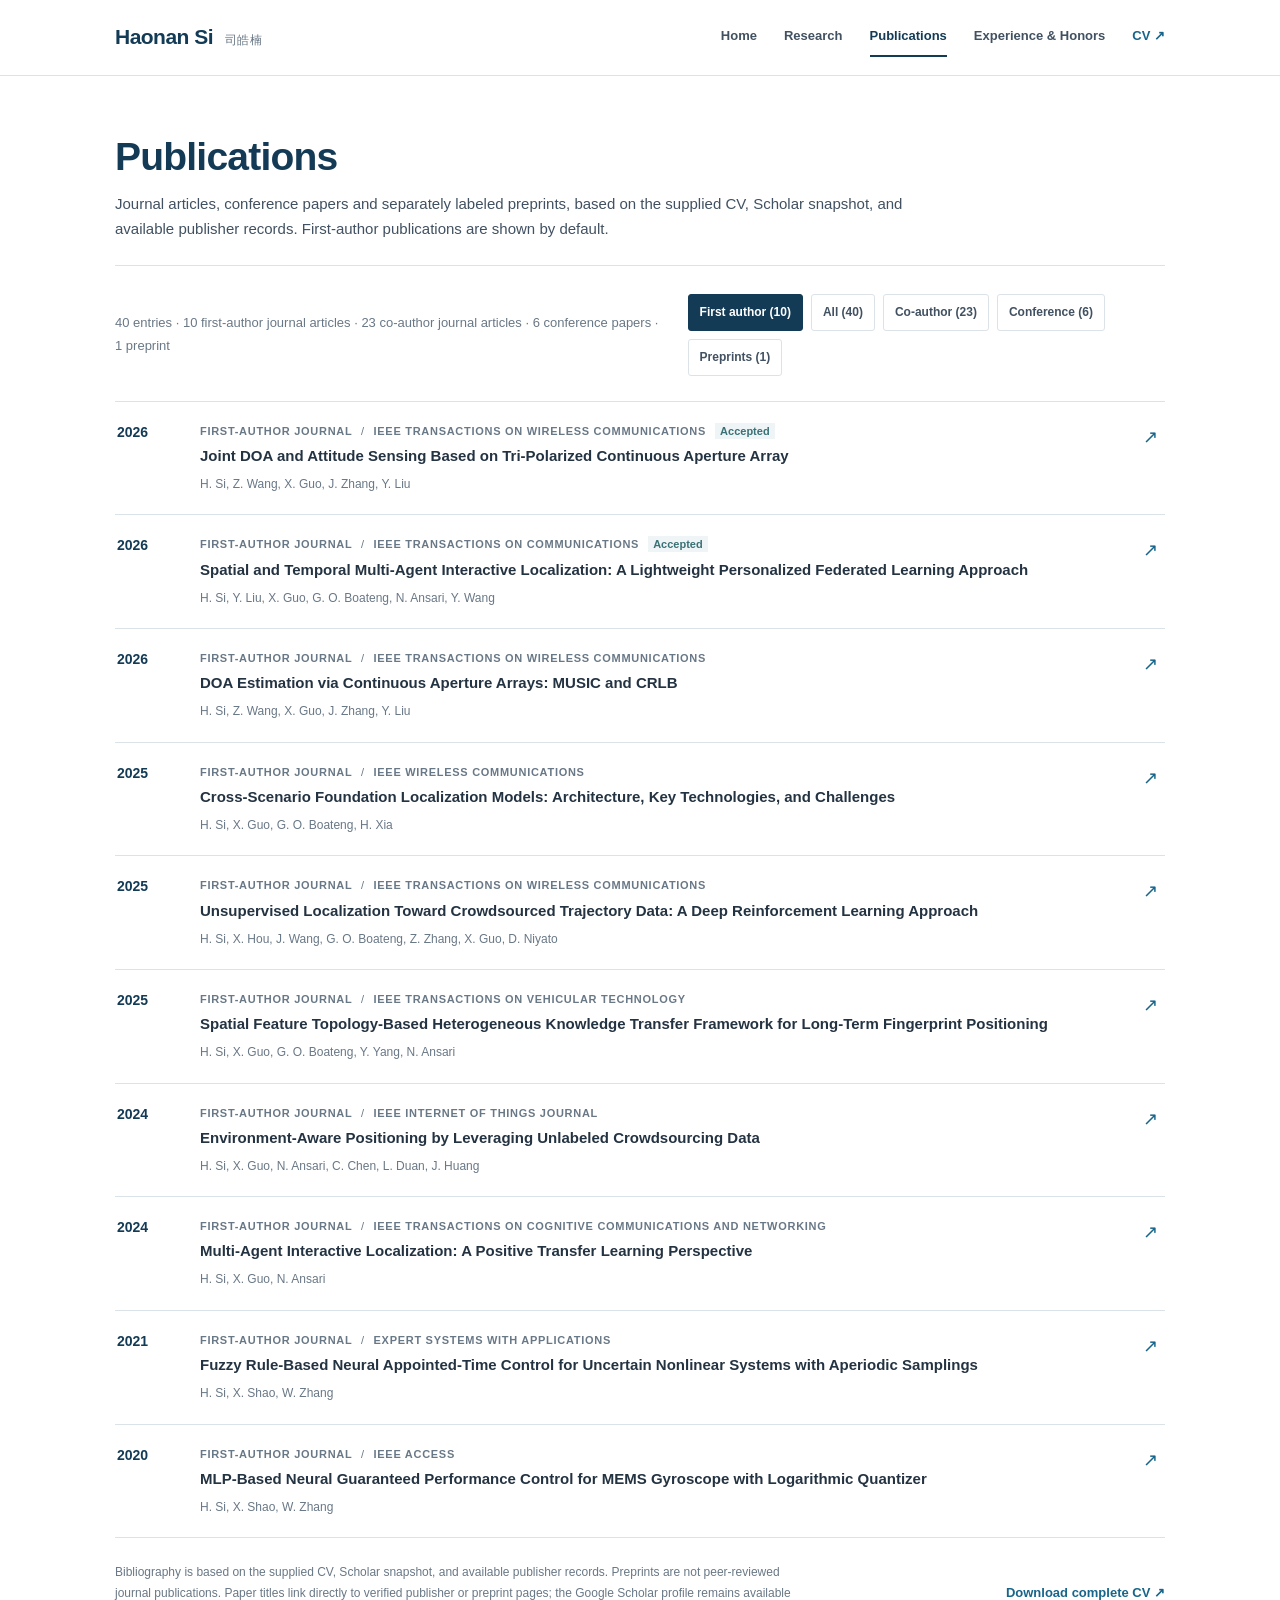
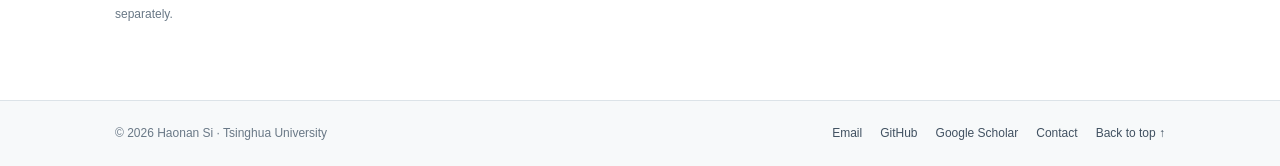
==== commit c6b60314: "Link all 40 publications to verified article pages in website and CV" ====
--- a/publications.html
+++ b/publications.html
@@ -18,126 +18,126 @@
 <div class="inner-content"><div class="pub-intro"><span>40 entries · 10 first-author journal articles · 23 co-author journal articles · 6 conference papers · 1 preprint</span>
 <div class="pub-filters" role="group" aria-label="Filter publications" hidden><button type="button" data-filter="first" aria-pressed="false">First author (10)</button><button type="button" data-filter="all" aria-pressed="false">All (40)</button><button type="button" data-filter="coauthor" aria-pressed="false">Co-author (23)</button><button type="button" data-filter="conference" aria-pressed="false">Conference (6)</button><button type="button" data-filter="preprint" aria-pressed="false">Preprints (1)</button></div></div><div class="publication-list"><article class="publication-item" data-kind="first" data-category="sensing">
 <span class="pub-year">2026</span><div class="pub-content"><div class="pub-type">First-author journal <b>/</b> IEEE Transactions on Wireless Communications<span class="pub-status">Accepted</span></div>
-<h2><a href="https://scholar.google.com/scholar?q=Joint%20DOA%20and%20Attitude%20Sensing%20Based%20on%20Tri-Polarized%20Continuous%20Aperture%20Array" target="_blank" rel="noopener noreferrer">Joint DOA and Attitude Sensing Based on Tri-Polarized Continuous Aperture Array</a></h2><p class="pub-authors">H. Si, Z. Wang, X. Guo, J. Zhang, Y. Liu</p></div>
-<a class="pub-link" href="https://scholar.google.com/scholar?q=Joint%20DOA%20and%20Attitude%20Sensing%20Based%20on%20Tri-Polarized%20Continuous%20Aperture%20Array" target="_blank" rel="noopener noreferrer" aria-label="Open paper: Joint DOA and Attitude Sensing Based on Tri-Polarized Continuous Aperture Array">↗</a></article><article class="publication-item" data-kind="first" data-category="learning">
+<h2><a href="https://ieeexplore.ieee.org/document/11704840/" target="_blank" rel="noopener noreferrer">Joint DOA and Attitude Sensing Based on Tri-Polarized Continuous Aperture Array</a></h2><p class="pub-authors">H. Si, Z. Wang, X. Guo, J. Zhang, Y. Liu</p></div>
+<a class="pub-link" href="https://ieeexplore.ieee.org/document/11704840/" target="_blank" rel="noopener noreferrer" aria-label="Open paper: Joint DOA and Attitude Sensing Based on Tri-Polarized Continuous Aperture Array">↗</a></article><article class="publication-item" data-kind="first" data-category="learning">
 <span class="pub-year">2026</span><div class="pub-content"><div class="pub-type">First-author journal <b>/</b> IEEE Transactions on Communications<span class="pub-status">Accepted</span></div>
-<h2><a href="https://scholar.google.com/scholar?q=Spatial%20and%20Temporal%20Multi-Agent%20Interactive%20Localization%3A%20A%20Lightweight%20Personalized%20Federated%20Learning%20Approach" target="_blank" rel="noopener noreferrer">Spatial and Temporal Multi-Agent Interactive Localization: A Lightweight Personalized Federated Learning Approach</a></h2><p class="pub-authors">H. Si, Y. Liu, X. Guo, G. O. Boateng, N. Ansari, Y. Wang</p></div>
-<a class="pub-link" href="https://scholar.google.com/scholar?q=Spatial%20and%20Temporal%20Multi-Agent%20Interactive%20Localization%3A%20A%20Lightweight%20Personalized%20Federated%20Learning%20Approach" target="_blank" rel="noopener noreferrer" aria-label="Open paper: Spatial and Temporal Multi-Agent Interactive Localization: A Lightweight Personalized Federated Learning Approach">↗</a></article><article class="publication-item" data-kind="first" data-category="sensing">
+<h2><a href="https://ieeexplore.ieee.org/document/11715760/" target="_blank" rel="noopener noreferrer">Spatial and Temporal Multi-Agent Interactive Localization: A Lightweight Personalized Federated Learning Approach</a></h2><p class="pub-authors">H. Si, Y. Liu, X. Guo, G. O. Boateng, N. Ansari, Y. Wang</p></div>
+<a class="pub-link" href="https://ieeexplore.ieee.org/document/11715760/" target="_blank" rel="noopener noreferrer" aria-label="Open paper: Spatial and Temporal Multi-Agent Interactive Localization: A Lightweight Personalized Federated Learning Approach">↗</a></article><article class="publication-item" data-kind="first" data-category="sensing">
 <span class="pub-year">2026</span><div class="pub-content"><div class="pub-type">First-author journal <b>/</b> IEEE Transactions on Wireless Communications</div>
-<h2><a href="https://scholar.google.com/scholar?q=DOA%20Estimation%20via%20Continuous%20Aperture%20Arrays%3A%20MUSIC%20and%20CRLB" target="_blank" rel="noopener noreferrer">DOA Estimation via Continuous Aperture Arrays: MUSIC and CRLB</a></h2><p class="pub-authors">H. Si, Z. Wang, X. Guo, J. Zhang, Y. Liu</p></div>
-<a class="pub-link" href="https://scholar.google.com/scholar?q=DOA%20Estimation%20via%20Continuous%20Aperture%20Arrays%3A%20MUSIC%20and%20CRLB" target="_blank" rel="noopener noreferrer" aria-label="Open paper: DOA Estimation via Continuous Aperture Arrays: MUSIC and CRLB">↗</a></article><article class="publication-item" data-kind="coauthor" data-category="learning">
+<h2><a href="https://ieeexplore.ieee.org/document/11592786/" target="_blank" rel="noopener noreferrer">DOA Estimation via Continuous Aperture Arrays: MUSIC and CRLB</a></h2><p class="pub-authors">H. Si, Z. Wang, X. Guo, J. Zhang, Y. Liu</p></div>
+<a class="pub-link" href="https://ieeexplore.ieee.org/document/11592786/" target="_blank" rel="noopener noreferrer" aria-label="Open paper: DOA Estimation via Continuous Aperture Arrays: MUSIC and CRLB">↗</a></article><article class="publication-item" data-kind="coauthor" data-category="learning">
 <span class="pub-year">2026</span><div class="pub-content"><div class="pub-type">Co-author journal <b>/</b> IEEE Transactions on Automation Science and Engineering</div>
-<h2><a href="https://scholar.google.com/scholar?q=A%20Self-Organizing%20Federated%20Reinforcement%20Learning%20Framework%20for%20Cross-Scenario%20Collaborative%20AVP%20Trajectory%20Planning" target="_blank" rel="noopener noreferrer">A Self-Organizing Federated Reinforcement Learning Framework for Cross-Scenario Collaborative AVP Trajectory Planning</a></h2><p class="pub-authors">X. Liu, X. Guo, G. O. Boateng, H. Si, et al.</p></div>
-<a class="pub-link" href="https://scholar.google.com/scholar?q=A%20Self-Organizing%20Federated%20Reinforcement%20Learning%20Framework%20for%20Cross-Scenario%20Collaborative%20AVP%20Trajectory%20Planning" target="_blank" rel="noopener noreferrer" aria-label="Open paper: A Self-Organizing Federated Reinforcement Learning Framework for Cross-Scenario Collaborative AVP Trajectory Planning">↗</a></article><article class="publication-item" data-kind="coauthor" data-category="localization">
+<h2><a href="https://ieeexplore.ieee.org/document/11720456/" target="_blank" rel="noopener noreferrer">A Self-Organizing Federated Reinforcement Learning Framework for Cross-Scenario Collaborative AVP Trajectory Planning</a></h2><p class="pub-authors">X. Liu, X. Guo, G. O. Boateng, H. Si, et al.</p></div>
+<a class="pub-link" href="https://ieeexplore.ieee.org/document/11720456/" target="_blank" rel="noopener noreferrer" aria-label="Open paper: A Self-Organizing Federated Reinforcement Learning Framework for Cross-Scenario Collaborative AVP Trajectory Planning">↗</a></article><article class="publication-item" data-kind="coauthor" data-category="localization">
 <span class="pub-year">2026</span><div class="pub-content"><div class="pub-type">Co-author journal <b>/</b> IEEE Wireless Communications<span class="pub-status">Early Access</span></div>
-<h2><a href="https://doi.org/10.1109/MWC.2026.3729547" target="_blank" rel="noopener noreferrer">Critical Semantic Innovation Interaction Mechanism Towards Vehicle–Infrastructure Collaboration in Autonomous Valet Parking</a></h2><p class="pub-authors">X. Liu, X. Guo, G. O. Boateng, H. Si, Y. Wang</p></div>
-<a class="pub-link" href="https://doi.org/10.1109/MWC.2026.3729547" target="_blank" rel="noopener noreferrer" aria-label="Open paper: Critical Semantic Innovation Interaction Mechanism Towards Vehicle–Infrastructure Collaboration in Autonomous Valet Parking">↗</a></article><article class="publication-item" data-kind="coauthor" data-category="localization">
+<h2><a href="https://ieeexplore.ieee.org/document/11716568/" target="_blank" rel="noopener noreferrer">Critical Semantic Innovation Interaction Mechanism Towards Vehicle–Infrastructure Collaboration in Autonomous Valet Parking</a></h2><p class="pub-authors">X. Liu, X. Guo, G. O. Boateng, H. Si, Y. Wang</p></div>
+<a class="pub-link" href="https://ieeexplore.ieee.org/document/11716568/" target="_blank" rel="noopener noreferrer" aria-label="Open paper: Critical Semantic Innovation Interaction Mechanism Towards Vehicle–Infrastructure Collaboration in Autonomous Valet Parking">↗</a></article><article class="publication-item" data-kind="coauthor" data-category="localization">
 <span class="pub-year">2026</span><div class="pub-content"><div class="pub-type">Co-author journal <b>/</b> ISPRS Journal of Photogrammetry and Remote Sensing</div>
-<h2><a href="https://scholar.google.com/scholar?q=ParkingTwin%3A%20Training-free%20streaming%203D%20reconstruction%20for%20parking-lot%20digital%20twins" target="_blank" rel="noopener noreferrer">ParkingTwin: Training-free streaming 3D reconstruction for parking-lot digital twins</a></h2><p class="pub-authors">X. Liu, Y. Wang, X. Guo, G. O. Boateng, Y. Cao, H. Si, X. Guo, N. Ansari</p></div>
-<a class="pub-link" href="https://scholar.google.com/scholar?q=ParkingTwin%3A%20Training-free%20streaming%203D%20reconstruction%20for%20parking-lot%20digital%20twins" target="_blank" rel="noopener noreferrer" aria-label="Open paper: ParkingTwin: Training-free streaming 3D reconstruction for parking-lot digital twins">↗</a></article><article class="publication-item" data-kind="coauthor" data-category="localization">
+<h2><a href="https://www.sciencedirect.com/science/article/pii/S0924271626003564" target="_blank" rel="noopener noreferrer">ParkingTwin: Training-free streaming 3D reconstruction for parking-lot digital twins</a></h2><p class="pub-authors">X. Liu, Y. Wang, X. Guo, G. O. Boateng, Y. Cao, H. Si, X. Guo, N. Ansari</p></div>
+<a class="pub-link" href="https://www.sciencedirect.com/science/article/pii/S0924271626003564" target="_blank" rel="noopener noreferrer" aria-label="Open paper: ParkingTwin: Training-free streaming 3D reconstruction for parking-lot digital twins">↗</a></article><article class="publication-item" data-kind="coauthor" data-category="localization">
 <span class="pub-year">2026</span><div class="pub-content"><div class="pub-type">Co-author journal <b>/</b> IEEE Internet of Things Journal</div>
-<h2><a href="https://scholar.google.com/scholar?q=O-VIP%3A%20A%20High-Level%20Semantic%20Map%20Construction%20Method%20via%20OSM-Visual-Inertial%20Fusion%20for%20Multivehicle%20Cooperative%20AVP" target="_blank" rel="noopener noreferrer">O-VIP: A High-Level Semantic Map Construction Method via OSM-Visual-Inertial Fusion for Multivehicle Cooperative AVP</a></h2><p class="pub-authors">Y. Wang, X. Liu, X. Guo, H. Si, N. Ansari</p></div>
-<a class="pub-link" href="https://scholar.google.com/scholar?q=O-VIP%3A%20A%20High-Level%20Semantic%20Map%20Construction%20Method%20via%20OSM-Visual-Inertial%20Fusion%20for%20Multivehicle%20Cooperative%20AVP" target="_blank" rel="noopener noreferrer" aria-label="Open paper: O-VIP: A High-Level Semantic Map Construction Method via OSM-Visual-Inertial Fusion for Multivehicle Cooperative AVP">↗</a></article><article class="publication-item" data-kind="coauthor" data-category="sensing">
+<h2><a href="https://ieeexplore.ieee.org/document/11598796/" target="_blank" rel="noopener noreferrer">O-VIP: A High-Level Semantic Map Construction Method via OSM-Visual-Inertial Fusion for Multivehicle Cooperative AVP</a></h2><p class="pub-authors">Y. Wang, X. Liu, X. Guo, H. Si, N. Ansari</p></div>
+<a class="pub-link" href="https://ieeexplore.ieee.org/document/11598796/" target="_blank" rel="noopener noreferrer" aria-label="Open paper: O-VIP: A High-Level Semantic Map Construction Method via OSM-Visual-Inertial Fusion for Multivehicle Cooperative AVP">↗</a></article><article class="publication-item" data-kind="coauthor" data-category="sensing">
 <span class="pub-year">2026</span><div class="pub-content"><div class="pub-type">Co-author journal <b>/</b> IEEE Transactions on Wireless Communications</div>
-<h2><a href="https://scholar.google.com/scholar?q=Clutter-Aware%20Waveform%20Design%20for%20Multi-Cell%20Integrated%20Sensing%20and%20Communication%20Systems" target="_blank" rel="noopener noreferrer">Clutter-Aware Waveform Design for Multi-Cell Integrated Sensing and Communication Systems</a></h2><p class="pub-authors">Y. F. Aikoun, G. O. Boateng, Z. Wang, H. Si, X. Guo, N. Ansari</p></div>
-<a class="pub-link" href="https://scholar.google.com/scholar?q=Clutter-Aware%20Waveform%20Design%20for%20Multi-Cell%20Integrated%20Sensing%20and%20Communication%20Systems" target="_blank" rel="noopener noreferrer" aria-label="Open paper: Clutter-Aware Waveform Design for Multi-Cell Integrated Sensing and Communication Systems">↗</a></article><article class="publication-item" data-kind="coauthor" data-category="localization">
+<h2><a href="https://ieeexplore.ieee.org/document/11657468/" target="_blank" rel="noopener noreferrer">Clutter-Aware Waveform Design for Multi-Cell Integrated Sensing and Communication Systems</a></h2><p class="pub-authors">Y. F. Aikoun, G. O. Boateng, Z. Wang, H. Si, X. Guo, N. Ansari</p></div>
+<a class="pub-link" href="https://ieeexplore.ieee.org/document/11657468/" target="_blank" rel="noopener noreferrer" aria-label="Open paper: Clutter-Aware Waveform Design for Multi-Cell Integrated Sensing and Communication Systems">↗</a></article><article class="publication-item" data-kind="coauthor" data-category="localization">
 <span class="pub-year">2026</span><div class="pub-content"><div class="pub-type">Co-author journal <b>/</b> IEEE Open Journal of Intelligent Transportation Systems</div>
-<h2><a href="https://scholar.google.com/scholar?q=Prioritized%20Multi-Agent%20Path%20Finding%20for%20AVPC%20Leveraging%20Distributional%20Dueling%20DQN" target="_blank" rel="noopener noreferrer">Prioritized Multi-Agent Path Finding for AVPC Leveraging Distributional Dueling DQN</a></h2><p class="pub-authors">C. Chen, H. Si, G. O. Boateng, X. Guo, D. Yao</p></div>
-<a class="pub-link" href="https://scholar.google.com/scholar?q=Prioritized%20Multi-Agent%20Path%20Finding%20for%20AVPC%20Leveraging%20Distributional%20Dueling%20DQN" target="_blank" rel="noopener noreferrer" aria-label="Open paper: Prioritized Multi-Agent Path Finding for AVPC Leveraging Distributional Dueling DQN">↗</a></article><article class="publication-item" data-kind="coauthor" data-category="learning">
+<h2><a href="https://ieeexplore.ieee.org/document/11586058/" target="_blank" rel="noopener noreferrer">Prioritized Multi-Agent Path Finding for AVPC Leveraging Distributional Dueling DQN</a></h2><p class="pub-authors">C. Chen, H. Si, G. O. Boateng, X. Guo, D. Yao</p></div>
+<a class="pub-link" href="https://ieeexplore.ieee.org/document/11586058/" target="_blank" rel="noopener noreferrer" aria-label="Open paper: Prioritized Multi-Agent Path Finding for AVPC Leveraging Distributional Dueling DQN">↗</a></article><article class="publication-item" data-kind="coauthor" data-category="learning">
 <span class="pub-year">2026</span><div class="pub-content"><div class="pub-type">Co-author journal <b>/</b> IEEE Transactions on Network Science and Engineering</div>
-<h2><a href="https://scholar.google.com/scholar?q=A%20Self-Supervised%20Masked%20Autoencoder%20Leveraging%20Temporal-Frequency%20Representation%20for%20CSI%20Localization" target="_blank" rel="noopener noreferrer">A Self-Supervised Masked Autoencoder Leveraging Temporal-Frequency Representation for CSI Localization</a></h2><p class="pub-authors">Y. Liu, H. Si, G. O. Boateng, X. Guo, B. Qian, N. Ansari</p></div>
-<a class="pub-link" href="https://scholar.google.com/scholar?q=A%20Self-Supervised%20Masked%20Autoencoder%20Leveraging%20Temporal-Frequency%20Representation%20for%20CSI%20Localization" target="_blank" rel="noopener noreferrer" aria-label="Open paper: A Self-Supervised Masked Autoencoder Leveraging Temporal-Frequency Representation for CSI Localization">↗</a></article><article class="publication-item" data-kind="conference" data-category="sensing">
+<h2><a href="https://ieeexplore.ieee.org/document/11410048/" target="_blank" rel="noopener noreferrer">A Self-Supervised Masked Autoencoder Leveraging Temporal-Frequency Representation for CSI Localization</a></h2><p class="pub-authors">Y. Liu, H. Si, G. O. Boateng, X. Guo, B. Qian, N. Ansari</p></div>
+<a class="pub-link" href="https://ieeexplore.ieee.org/document/11410048/" target="_blank" rel="noopener noreferrer" aria-label="Open paper: A Self-Supervised Masked Autoencoder Leveraging Temporal-Frequency Representation for CSI Localization">↗</a></article><article class="publication-item" data-kind="conference" data-category="sensing">
 <span class="pub-year">2026</span><div class="pub-content"><div class="pub-type">Conference paper <b>/</b> Proc. IEEE PIMRC</div>
-<h2><a href="https://scholar.google.com/scholar?q=Precoding%20and%20Bi-Static%20Sensing%20for%20Cooperative%20ISAC" target="_blank" rel="noopener noreferrer">Precoding and Bi-Static Sensing for Cooperative ISAC</a></h2><p class="pub-authors">Y. F. Aikoun, H. Si, G. O. Boateng, X. Liu, X. Guo, N. Ansari</p></div>
-<a class="pub-link" href="https://scholar.google.com/scholar?q=Precoding%20and%20Bi-Static%20Sensing%20for%20Cooperative%20ISAC" target="_blank" rel="noopener noreferrer" aria-label="Open paper: Precoding and Bi-Static Sensing for Cooperative ISAC">↗</a></article><article class="publication-item" data-kind="conference" data-category="sensing">
+<h2><a href="https://ieeexplore.ieee.org/document/11712041/" target="_blank" rel="noopener noreferrer">Precoding and Bi-Static Sensing for Cooperative ISAC</a></h2><p class="pub-authors">Y. F. Aikoun, H. Si, G. O. Boateng, X. Liu, X. Guo, N. Ansari</p></div>
+<a class="pub-link" href="https://ieeexplore.ieee.org/document/11712041/" target="_blank" rel="noopener noreferrer" aria-label="Open paper: Precoding and Bi-Static Sensing for Cooperative ISAC">↗</a></article><article class="publication-item" data-kind="conference" data-category="sensing">
 <span class="pub-year">2026</span><div class="pub-content"><div class="pub-type">Conference paper <b>/</b> Proc. IEEE International Conference on Communications (ICC)</div>
-<h2><a href="https://scholar.google.com/scholar?q=DOA%20Estimation%20for%20Tri-Polarized%20Continuous%20Aperture%20Array" target="_blank" rel="noopener noreferrer">DOA Estimation for Tri-Polarized Continuous Aperture Array</a></h2><p class="pub-authors">H. Si, Z. Wang, X. Guo, J. Zhang, Y. Liu</p></div>
-<a class="pub-link" href="https://scholar.google.com/scholar?q=DOA%20Estimation%20for%20Tri-Polarized%20Continuous%20Aperture%20Array" target="_blank" rel="noopener noreferrer" aria-label="Open paper: DOA Estimation for Tri-Polarized Continuous Aperture Array">↗</a></article><article class="publication-item" data-kind="first" data-category="learning">
+<h2><a href="https://ieeexplore.ieee.org/document/11587019/" target="_blank" rel="noopener noreferrer">DOA Estimation for Tri-Polarized Continuous Aperture Array</a></h2><p class="pub-authors">H. Si, Z. Wang, X. Guo, J. Zhang, Y. Liu</p></div>
+<a class="pub-link" href="https://ieeexplore.ieee.org/document/11587019/" target="_blank" rel="noopener noreferrer" aria-label="Open paper: DOA Estimation for Tri-Polarized Continuous Aperture Array">↗</a></article><article class="publication-item" data-kind="first" data-category="learning">
 <span class="pub-year">2025</span><div class="pub-content"><div class="pub-type">First-author journal <b>/</b> IEEE Wireless Communications</div>
-<h2><a href="https://scholar.google.com/scholar?q=Cross-Scenario%20Foundation%20Localization%20Models%3A%20Architecture%2C%20Key%20Technologies%2C%20and%20Challenges" target="_blank" rel="noopener noreferrer">Cross-Scenario Foundation Localization Models: Architecture, Key Technologies, and Challenges</a></h2><p class="pub-authors">H. Si, X. Guo, G. O. Boateng, H. Xia</p></div>
-<a class="pub-link" href="https://scholar.google.com/scholar?q=Cross-Scenario%20Foundation%20Localization%20Models%3A%20Architecture%2C%20Key%20Technologies%2C%20and%20Challenges" target="_blank" rel="noopener noreferrer" aria-label="Open paper: Cross-Scenario Foundation Localization Models: Architecture, Key Technologies, and Challenges">↗</a></article><article class="publication-item" data-kind="first" data-category="learning">
+<h2><a href="https://ieeexplore.ieee.org/document/11226846/" target="_blank" rel="noopener noreferrer">Cross-Scenario Foundation Localization Models: Architecture, Key Technologies, and Challenges</a></h2><p class="pub-authors">H. Si, X. Guo, G. O. Boateng, H. Xia</p></div>
+<a class="pub-link" href="https://ieeexplore.ieee.org/document/11226846/" target="_blank" rel="noopener noreferrer" aria-label="Open paper: Cross-Scenario Foundation Localization Models: Architecture, Key Technologies, and Challenges">↗</a></article><article class="publication-item" data-kind="first" data-category="learning">
 <span class="pub-year">2025</span><div class="pub-content"><div class="pub-type">First-author journal <b>/</b> IEEE Transactions on Wireless Communications</div>
-<h2><a href="https://scholar.google.com/scholar?q=Unsupervised%20Localization%20Toward%20Crowdsourced%20Trajectory%20Data%3A%20A%20Deep%20Reinforcement%20Learning%20Approach" target="_blank" rel="noopener noreferrer">Unsupervised Localization Toward Crowdsourced Trajectory Data: A Deep Reinforcement Learning Approach</a></h2><p class="pub-authors">H. Si, X. Hou, J. Wang, G. O. Boateng, Z. Zhang, X. Guo, D. Niyato</p></div>
-<a class="pub-link" href="https://scholar.google.com/scholar?q=Unsupervised%20Localization%20Toward%20Crowdsourced%20Trajectory%20Data%3A%20A%20Deep%20Reinforcement%20Learning%20Approach" target="_blank" rel="noopener noreferrer" aria-label="Open paper: Unsupervised Localization Toward Crowdsourced Trajectory Data: A Deep Reinforcement Learning Approach">↗</a></article><article class="publication-item" data-kind="first" data-category="learning">
+<h2><a href="https://ieeexplore.ieee.org/document/10981533/" target="_blank" rel="noopener noreferrer">Unsupervised Localization Toward Crowdsourced Trajectory Data: A Deep Reinforcement Learning Approach</a></h2><p class="pub-authors">H. Si, X. Hou, J. Wang, G. O. Boateng, Z. Zhang, X. Guo, D. Niyato</p></div>
+<a class="pub-link" href="https://ieeexplore.ieee.org/document/10981533/" target="_blank" rel="noopener noreferrer" aria-label="Open paper: Unsupervised Localization Toward Crowdsourced Trajectory Data: A Deep Reinforcement Learning Approach">↗</a></article><article class="publication-item" data-kind="first" data-category="learning">
 <span class="pub-year">2025</span><div class="pub-content"><div class="pub-type">First-author journal <b>/</b> IEEE Transactions on Vehicular Technology</div>
-<h2><a href="https://scholar.google.com/scholar?q=Spatial%20Feature%20Topology-Based%20Heterogeneous%20Knowledge%20Transfer%20Framework%20for%20Long-Term%20Fingerprint%20Positioning" target="_blank" rel="noopener noreferrer">Spatial Feature Topology-Based Heterogeneous Knowledge Transfer Framework for Long-Term Fingerprint Positioning</a></h2><p class="pub-authors">H. Si, X. Guo, G. O. Boateng, Y. Yang, N. Ansari</p></div>
-<a class="pub-link" href="https://scholar.google.com/scholar?q=Spatial%20Feature%20Topology-Based%20Heterogeneous%20Knowledge%20Transfer%20Framework%20for%20Long-Term%20Fingerprint%20Positioning" target="_blank" rel="noopener noreferrer" aria-label="Open paper: Spatial Feature Topology-Based Heterogeneous Knowledge Transfer Framework for Long-Term Fingerprint Positioning">↗</a></article><article class="publication-item" data-kind="coauthor" data-category="localization">
+<h2><a href="https://ieeexplore.ieee.org/document/10945500/" target="_blank" rel="noopener noreferrer">Spatial Feature Topology-Based Heterogeneous Knowledge Transfer Framework for Long-Term Fingerprint Positioning</a></h2><p class="pub-authors">H. Si, X. Guo, G. O. Boateng, Y. Yang, N. Ansari</p></div>
+<a class="pub-link" href="https://ieeexplore.ieee.org/document/10945500/" target="_blank" rel="noopener noreferrer" aria-label="Open paper: Spatial Feature Topology-Based Heterogeneous Knowledge Transfer Framework for Long-Term Fingerprint Positioning">↗</a></article><article class="publication-item" data-kind="coauthor" data-category="localization">
 <span class="pub-year">2025</span><div class="pub-content"><div class="pub-type">Co-author journal <b>/</b> IEEE Transactions on Automation Science and Engineering</div>
-<h2><a href="https://scholar.google.com/scholar?q=A%20Platform-Centric%20Framework%20for%20Intelligent%20Parking%20Traffic%20Prediction%20and%20Resource%20Optimization%20in%20Shared%20AVPC%20Systems" target="_blank" rel="noopener noreferrer">A Platform-Centric Framework for Intelligent Parking Traffic Prediction and Resource Optimization in Shared AVPC Systems</a></h2><p class="pub-authors">G. O. Boateng, H. Xia, H. Si, X. Guo, C. Chen, N. Ansari</p></div>
-<a class="pub-link" href="https://scholar.google.com/scholar?q=A%20Platform-Centric%20Framework%20for%20Intelligent%20Parking%20Traffic%20Prediction%20and%20Resource%20Optimization%20in%20Shared%20AVPC%20Systems" target="_blank" rel="noopener noreferrer" aria-label="Open paper: A Platform-Centric Framework for Intelligent Parking Traffic Prediction and Resource Optimization in Shared AVPC Systems">↗</a></article><article class="publication-item" data-kind="coauthor" data-category="localization">
+<h2><a href="https://ieeexplore.ieee.org/document/11182176/" target="_blank" rel="noopener noreferrer">A Platform-Centric Framework for Intelligent Parking Traffic Prediction and Resource Optimization in Shared AVPC Systems</a></h2><p class="pub-authors">G. O. Boateng, H. Xia, H. Si, X. Guo, C. Chen, N. Ansari</p></div>
+<a class="pub-link" href="https://ieeexplore.ieee.org/document/11182176/" target="_blank" rel="noopener noreferrer" aria-label="Open paper: A Platform-Centric Framework for Intelligent Parking Traffic Prediction and Resource Optimization in Shared AVPC Systems">↗</a></article><article class="publication-item" data-kind="coauthor" data-category="localization">
 <span class="pub-year">2025</span><div class="pub-content"><div class="pub-type">Co-author journal <b>/</b> IEEE Sensors Journal</div>
-<h2><a href="https://scholar.google.com/scholar?q=ToF-Based%20Indoor%20Localization%20for%20Harsh%20Environments%3A%20A%20Continuous%20Environment%20Sensing%20Framework" target="_blank" rel="noopener noreferrer">ToF-Based Indoor Localization for Harsh Environments: A Continuous Environment Sensing Framework</a></h2><p class="pub-authors">Y. Cao, X. Guo, G. O. Boateng, H. Si, B. Qian, X. Liu, N. Ansari</p></div>
-<a class="pub-link" href="https://scholar.google.com/scholar?q=ToF-Based%20Indoor%20Localization%20for%20Harsh%20Environments%3A%20A%20Continuous%20Environment%20Sensing%20Framework" target="_blank" rel="noopener noreferrer" aria-label="Open paper: ToF-Based Indoor Localization for Harsh Environments: A Continuous Environment Sensing Framework">↗</a></article><article class="publication-item" data-kind="coauthor" data-category="learning">
+<h2><a href="https://ieeexplore.ieee.org/document/11175297/" target="_blank" rel="noopener noreferrer">ToF-Based Indoor Localization for Harsh Environments: A Continuous Environment Sensing Framework</a></h2><p class="pub-authors">Y. Cao, X. Guo, G. O. Boateng, H. Si, B. Qian, X. Liu, N. Ansari</p></div>
+<a class="pub-link" href="https://ieeexplore.ieee.org/document/11175297/" target="_blank" rel="noopener noreferrer" aria-label="Open paper: ToF-Based Indoor Localization for Harsh Environments: A Continuous Environment Sensing Framework">↗</a></article><article class="publication-item" data-kind="coauthor" data-category="learning">
 <span class="pub-year">2025</span><div class="pub-content"><div class="pub-type">Co-author journal <b>/</b> IEEE Transactions on Intelligent Transportation Systems</div>
-<h2><a href="https://scholar.google.com/scholar?q=Multi-Vehicle%20Collaborative%20Trajectory%20Planning%20for%20AVP%20in%20Parking%20Lots%3A%20A%20Bio-Inspired%20Evolutionary%20Reinforcement%20Learning%20Approach" target="_blank" rel="noopener noreferrer">Multi-Vehicle Collaborative Trajectory Planning for AVP in Parking Lots: A Bio-Inspired Evolutionary Reinforcement Learning Approach</a></h2><p class="pub-authors">X. Liu, H. Si, G. O. Boateng, X. Guo, Y. Cao, B. Qian, N. Ansari</p></div>
-<a class="pub-link" href="https://scholar.google.com/scholar?q=Multi-Vehicle%20Collaborative%20Trajectory%20Planning%20for%20AVP%20in%20Parking%20Lots%3A%20A%20Bio-Inspired%20Evolutionary%20Reinforcement%20Learning%20Approach" target="_blank" rel="noopener noreferrer" aria-label="Open paper: Multi-Vehicle Collaborative Trajectory Planning for AVP in Parking Lots: A Bio-Inspired Evolutionary Reinforcement Learning Approach">↗</a></article><article class="publication-item" data-kind="coauthor" data-category="localization">
+<h2><a href="https://ieeexplore.ieee.org/abstract/document/11164663" target="_blank" rel="noopener noreferrer">Multi-Vehicle Collaborative Trajectory Planning for AVP in Parking Lots: A Bio-Inspired Evolutionary Reinforcement Learning Approach</a></h2><p class="pub-authors">X. Liu, H. Si, G. O. Boateng, X. Guo, Y. Cao, B. Qian, N. Ansari</p></div>
+<a class="pub-link" href="https://ieeexplore.ieee.org/abstract/document/11164663" target="_blank" rel="noopener noreferrer" aria-label="Open paper: Multi-Vehicle Collaborative Trajectory Planning for AVP in Parking Lots: A Bio-Inspired Evolutionary Reinforcement Learning Approach">↗</a></article><article class="publication-item" data-kind="coauthor" data-category="localization">
 <span class="pub-year">2025</span><div class="pub-content"><div class="pub-type">Co-author journal <b>/</b> Sensors</div>
-<h2><a href="https://scholar.google.com/scholar?q=Indoor%20Positioning%20Systems%20as%20Critical%20Infrastructure%3A%20An%20Assessment%20for%20Enhanced%20Location-Based%20Services" target="_blank" rel="noopener noreferrer">Indoor Positioning Systems as Critical Infrastructure: An Assessment for Enhanced Location-Based Services</a></h2><p class="pub-authors">T. G. Hailu, X. Guo, H. Si</p></div>
-<a class="pub-link" href="https://scholar.google.com/scholar?q=Indoor%20Positioning%20Systems%20as%20Critical%20Infrastructure%3A%20An%20Assessment%20for%20Enhanced%20Location-Based%20Services" target="_blank" rel="noopener noreferrer" aria-label="Open paper: Indoor Positioning Systems as Critical Infrastructure: An Assessment for Enhanced Location-Based Services">↗</a></article><article class="publication-item" data-kind="coauthor" data-category="localization">
+<h2><a href="https://www.mdpi.com/1424-8220/25/16/4914" target="_blank" rel="noopener noreferrer">Indoor Positioning Systems as Critical Infrastructure: An Assessment for Enhanced Location-Based Services</a></h2><p class="pub-authors">T. G. Hailu, X. Guo, H. Si</p></div>
+<a class="pub-link" href="https://www.mdpi.com/1424-8220/25/16/4914" target="_blank" rel="noopener noreferrer" aria-label="Open paper: Indoor Positioning Systems as Critical Infrastructure: An Assessment for Enhanced Location-Based Services">↗</a></article><article class="publication-item" data-kind="coauthor" data-category="localization">
 <span class="pub-year">2025</span><div class="pub-content"><div class="pub-type">Co-author journal <b>/</b> IEEE Internet of Things Journal</div>
-<h2><a href="https://scholar.google.com/scholar?q=OSM2Net%3A%20A%20Robust%20Road%20Network%20Extraction%20Framework%20from%20Noisy%20Indoor%20Parking%20OpenStreetMap" target="_blank" rel="noopener noreferrer">OSM2Net: A Robust Road Network Extraction Framework from Noisy Indoor Parking OpenStreetMap</a></h2><p class="pub-authors">Y. Cao, X. Guo, G. O. Boateng, N. Ansari, H. Si, B. Qian, X. Liu, H. Xia, Y. Liu</p></div>
-<a class="pub-link" href="https://scholar.google.com/scholar?q=OSM2Net%3A%20A%20Robust%20Road%20Network%20Extraction%20Framework%20from%20Noisy%20Indoor%20Parking%20OpenStreetMap" target="_blank" rel="noopener noreferrer" aria-label="Open paper: OSM2Net: A Robust Road Network Extraction Framework from Noisy Indoor Parking OpenStreetMap">↗</a></article><article class="publication-item" data-kind="coauthor" data-category="learning">
+<h2><a href="https://ieeexplore.ieee.org/document/11003116/" target="_blank" rel="noopener noreferrer">OSM2Net: A Robust Road Network Extraction Framework from Noisy Indoor Parking OpenStreetMap</a></h2><p class="pub-authors">Y. Cao, X. Guo, G. O. Boateng, N. Ansari, H. Si, B. Qian, X. Liu, H. Xia, Y. Liu</p></div>
+<a class="pub-link" href="https://ieeexplore.ieee.org/document/11003116/" target="_blank" rel="noopener noreferrer" aria-label="Open paper: OSM2Net: A Robust Road Network Extraction Framework from Noisy Indoor Parking OpenStreetMap">↗</a></article><article class="publication-item" data-kind="coauthor" data-category="learning">
 <span class="pub-year">2025</span><div class="pub-content"><div class="pub-type">Co-author journal <b>/</b> IEEE Internet of Things Journal</div>
-<h2><a href="https://scholar.google.com/scholar?q=Hard%20Sample%20Meta-Learning%20for%20CIR%20NLoS%20Identification%20in%20UWB%20Positioning" target="_blank" rel="noopener noreferrer">Hard Sample Meta-Learning for CIR NLoS Identification in UWB Positioning</a></h2><p class="pub-authors">Y. Liu, H. Si, G. O. Boateng, X. Guo, Y. Cao, B. Qian, N. Ansari</p></div>
-<a class="pub-link" href="https://scholar.google.com/scholar?q=Hard%20Sample%20Meta-Learning%20for%20CIR%20NLoS%20Identification%20in%20UWB%20Positioning" target="_blank" rel="noopener noreferrer" aria-label="Open paper: Hard Sample Meta-Learning for CIR NLoS Identification in UWB Positioning">↗</a></article><article class="publication-item" data-kind="coauthor" data-category="localization">
+<h2><a href="https://ieeexplore.ieee.org/document/10824825/" target="_blank" rel="noopener noreferrer">Hard Sample Meta-Learning for CIR NLoS Identification in UWB Positioning</a></h2><p class="pub-authors">Y. Liu, H. Si, G. O. Boateng, X. Guo, Y. Cao, B. Qian, N. Ansari</p></div>
+<a class="pub-link" href="https://ieeexplore.ieee.org/document/10824825/" target="_blank" rel="noopener noreferrer" aria-label="Open paper: Hard Sample Meta-Learning for CIR NLoS Identification in UWB Positioning">↗</a></article><article class="publication-item" data-kind="coauthor" data-category="localization">
 <span class="pub-year">2025</span><div class="pub-content"><div class="pub-type">Co-author journal <b>/</b> IEEE Communications Magazine</div>
-<h2><a href="https://scholar.google.com/scholar?q=Automated%20Valet%20Parking%20and%20Charging%3A%20A%20Novel%20Collaborative%20AI-Empowered%20Architecture" target="_blank" rel="noopener noreferrer">Automated Valet Parking and Charging: A Novel Collaborative AI-Empowered Architecture</a></h2><p class="pub-authors">X. Guo, G. O. Boateng, H. Si, Y. Cao, Y. Qiu, Z. Lai, X. Li, X. Liu, C. Chen</p></div>
-<a class="pub-link" href="https://scholar.google.com/scholar?q=Automated%20Valet%20Parking%20and%20Charging%3A%20A%20Novel%20Collaborative%20AI-Empowered%20Architecture" target="_blank" rel="noopener noreferrer" aria-label="Open paper: Automated Valet Parking and Charging: A Novel Collaborative AI-Empowered Architecture">↗</a></article><article class="publication-item" data-kind="coauthor" data-category="learning">
+<h2><a href="https://ieeexplore.ieee.org/document/10689485/" target="_blank" rel="noopener noreferrer">Automated Valet Parking and Charging: A Novel Collaborative AI-Empowered Architecture</a></h2><p class="pub-authors">X. Guo, G. O. Boateng, H. Si, Y. Cao, Y. Qiu, Z. Lai, X. Li, X. Liu, C. Chen</p></div>
+<a class="pub-link" href="https://ieeexplore.ieee.org/document/10689485/" target="_blank" rel="noopener noreferrer" aria-label="Open paper: Automated Valet Parking and Charging: A Novel Collaborative AI-Empowered Architecture">↗</a></article><article class="publication-item" data-kind="coauthor" data-category="learning">
 <span class="pub-year">2025</span><div class="pub-content"><div class="pub-type">Co-author journal <b>/</b> IEEE Transactions on Intelligent Vehicles</div>
-<h2><a href="https://scholar.google.com/scholar?q=Automated%20Valet%20Parking%20and%20Charging%3A%20A%20Dynamic%20Pricing%20and%20Reservation-Based%20Framework%20Leveraging%20Multi-Agent%20Reinforcement%20Learning" target="_blank" rel="noopener noreferrer">Automated Valet Parking and Charging: A Dynamic Pricing and Reservation-Based Framework Leveraging Multi-Agent Reinforcement Learning</a></h2><p class="pub-authors">G. O. Boateng, H. Si, H. Xia, X. Guo, C. Chen, I. O. Agyemang, N. Ansari</p></div>
-<a class="pub-link" href="https://scholar.google.com/scholar?q=Automated%20Valet%20Parking%20and%20Charging%3A%20A%20Dynamic%20Pricing%20and%20Reservation-Based%20Framework%20Leveraging%20Multi-Agent%20Reinforcement%20Learning" target="_blank" rel="noopener noreferrer" aria-label="Open paper: Automated Valet Parking and Charging: A Dynamic Pricing and Reservation-Based Framework Leveraging Multi-Agent Reinforcement Learning">↗</a></article><article class="publication-item" data-kind="conference" data-category="sensing">
+<h2><a href="https://ieeexplore.ieee.org/document/10582308/" target="_blank" rel="noopener noreferrer">Automated Valet Parking and Charging: A Dynamic Pricing and Reservation-Based Framework Leveraging Multi-Agent Reinforcement Learning</a></h2><p class="pub-authors">G. O. Boateng, H. Si, H. Xia, X. Guo, C. Chen, I. O. Agyemang, N. Ansari</p></div>
+<a class="pub-link" href="https://ieeexplore.ieee.org/document/10582308/" target="_blank" rel="noopener noreferrer" aria-label="Open paper: Automated Valet Parking and Charging: A Dynamic Pricing and Reservation-Based Framework Leveraging Multi-Agent Reinforcement Learning">↗</a></article><article class="publication-item" data-kind="conference" data-category="sensing">
 <span class="pub-year">2025</span><div class="pub-content"><div class="pub-type">Conference paper <b>/</b> Proc. 22nd International Computer Conference on Wavelet Active Media Technology and Information Processing (ICCWAMTIP)</div>
-<h2><a href="https://scholar.google.com/scholar?q=Cognitive%20ISAC%20Waveform%20Design%20Via%20Symbol-Level%20Precoding" target="_blank" rel="noopener noreferrer">Cognitive ISAC Waveform Design Via Symbol-Level Precoding</a></h2><p class="pub-authors">Y. F. Aikoun, G. O. Boateng, Y. Liqiang, H. Si, X. Guo</p></div>
-<a class="pub-link" href="https://scholar.google.com/scholar?q=Cognitive%20ISAC%20Waveform%20Design%20Via%20Symbol-Level%20Precoding" target="_blank" rel="noopener noreferrer" aria-label="Open paper: Cognitive ISAC Waveform Design Via Symbol-Level Precoding">↗</a></article><article class="publication-item" data-kind="conference" data-category="learning">
+<h2><a href="https://ieeexplore.ieee.org/document/11352647/" target="_blank" rel="noopener noreferrer">Cognitive ISAC Waveform Design Via Symbol-Level Precoding</a></h2><p class="pub-authors">Y. F. Aikoun, G. O. Boateng, Y. Liqiang, H. Si, X. Guo</p></div>
+<a class="pub-link" href="https://ieeexplore.ieee.org/document/11352647/" target="_blank" rel="noopener noreferrer" aria-label="Open paper: Cognitive ISAC Waveform Design Via Symbol-Level Precoding">↗</a></article><article class="publication-item" data-kind="conference" data-category="learning">
 <span class="pub-year">2025</span><div class="pub-content"><div class="pub-type">Conference paper <b>/</b> Proc. IEEE 11th World Forum on Internet of Things (WF-IoT)</div>
-<h2><a href="https://scholar.google.com/scholar?q=A%20Multi-Vehicle%20Cooperative%20Localization%20Method%20for%20AVP%20Leveraging%20Double%20Deep%20Q-Network" target="_blank" rel="noopener noreferrer">A Multi-Vehicle Cooperative Localization Method for AVP Leveraging Double Deep Q-Network</a></h2><p class="pub-authors">X. Liu, X. Guo, G. O. Boateng, H. Si, B. Qian, Y. Cao, H. Xia, Y. Liu, Y. Wang</p></div>
-<a class="pub-link" href="https://scholar.google.com/scholar?q=A%20Multi-Vehicle%20Cooperative%20Localization%20Method%20for%20AVP%20Leveraging%20Double%20Deep%20Q-Network" target="_blank" rel="noopener noreferrer" aria-label="Open paper: A Multi-Vehicle Cooperative Localization Method for AVP Leveraging Double Deep Q-Network">↗</a></article><article class="publication-item" data-kind="conference" data-category="learning">
+<h2><a href="https://ieeexplore.ieee.org/document/11270574/" target="_blank" rel="noopener noreferrer">A Multi-Vehicle Cooperative Localization Method for AVP Leveraging Double Deep Q-Network</a></h2><p class="pub-authors">X. Liu, X. Guo, G. O. Boateng, H. Si, B. Qian, Y. Cao, H. Xia, Y. Liu, Y. Wang</p></div>
+<a class="pub-link" href="https://ieeexplore.ieee.org/document/11270574/" target="_blank" rel="noopener noreferrer" aria-label="Open paper: A Multi-Vehicle Cooperative Localization Method for AVP Leveraging Double Deep Q-Network">↗</a></article><article class="publication-item" data-kind="conference" data-category="learning">
 <span class="pub-year">2025</span><div class="pub-content"><div class="pub-type">Conference paper <b>/</b> Proc. IEEE/CIC International Conference on Communications in China Workshops (ICCC Workshops)</div>
-<h2><a href="https://scholar.google.com/scholar?q=Weakly-Supervised%20Crowdsourcing%20Localization%20Based%20on%20Self-Learning%20Spatial-Temporal%20Attention%20Network" target="_blank" rel="noopener noreferrer">Weakly-Supervised Crowdsourcing Localization Based on Self-Learning Spatial-Temporal Attention Network</a></h2><p class="pub-authors">H. Xia, G. O. Boateng, H. Si, X. Guo, B. Qian, X. Liu, Y. Cao, Y. Liu</p></div>
-<a class="pub-link" href="https://scholar.google.com/scholar?q=Weakly-Supervised%20Crowdsourcing%20Localization%20Based%20on%20Self-Learning%20Spatial-Temporal%20Attention%20Network" target="_blank" rel="noopener noreferrer" aria-label="Open paper: Weakly-Supervised Crowdsourcing Localization Based on Self-Learning Spatial-Temporal Attention Network">↗</a></article><article class="publication-item" data-kind="conference" data-category="localization">
+<h2><a href="https://ieeexplore.ieee.org/document/11148152/" target="_blank" rel="noopener noreferrer">Weakly-Supervised Crowdsourcing Localization Based on Self-Learning Spatial-Temporal Attention Network</a></h2><p class="pub-authors">H. Xia, G. O. Boateng, H. Si, X. Guo, B. Qian, X. Liu, Y. Cao, Y. Liu</p></div>
+<a class="pub-link" href="https://ieeexplore.ieee.org/document/11148152/" target="_blank" rel="noopener noreferrer" aria-label="Open paper: Weakly-Supervised Crowdsourcing Localization Based on Self-Learning Spatial-Temporal Attention Network">↗</a></article><article class="publication-item" data-kind="conference" data-category="localization">
 <span class="pub-year">2025</span><div class="pub-content"><div class="pub-type">Conference paper <b>/</b> Proc. IEEE INFOCOM Workshops</div>
-<h2><a href="https://scholar.google.com/scholar?q=A%20Contract-Based%20Incentive%20Mechanism%20for%20Optimal%20Pricing%20and%20Allocation%20in%20Shared%20AVPC" target="_blank" rel="noopener noreferrer">A Contract-Based Incentive Mechanism for Optimal Pricing and Allocation in Shared AVPC</a></h2><p class="pub-authors">K. Chen, G. O. Boateng, H. Si, X. Guo, N. Ansari</p></div>
-<a class="pub-link" href="https://scholar.google.com/scholar?q=A%20Contract-Based%20Incentive%20Mechanism%20for%20Optimal%20Pricing%20and%20Allocation%20in%20Shared%20AVPC" target="_blank" rel="noopener noreferrer" aria-label="Open paper: A Contract-Based Incentive Mechanism for Optimal Pricing and Allocation in Shared AVPC">↗</a></article><article class="publication-item" data-kind="preprint" data-category="localization">
+<h2><a href="https://ieeexplore.ieee.org/document/11152846/" target="_blank" rel="noopener noreferrer">A Contract-Based Incentive Mechanism for Optimal Pricing and Allocation in Shared AVPC</a></h2><p class="pub-authors">K. Chen, G. O. Boateng, H. Si, X. Guo, N. Ansari</p></div>
+<a class="pub-link" href="https://ieeexplore.ieee.org/document/11152846/" target="_blank" rel="noopener noreferrer" aria-label="Open paper: A Contract-Based Incentive Mechanism for Optimal Pricing and Allocation in Shared AVPC">↗</a></article><article class="publication-item" data-kind="preprint" data-category="localization">
 <span class="pub-year">2025</span><div class="pub-content"><div class="pub-type">Preprint · Not peer-reviewed <b>/</b> Preprints.org<span class="pub-status">Preprint · Not peer-reviewed</span></div>
-<h2><a href="https://doi.org/10.20944/preprints202508.0422.v1" target="_blank" rel="noopener noreferrer">DynaFIPS: Multidimensional Metrics Framework with Confidence-Weighted Fusion for Dynamic Fingerprint-Based Indoor Localization</a></h2><p class="pub-authors">H. G. Tesfay, X. Guo, H. Si</p></div>
-<a class="pub-link" href="https://doi.org/10.20944/preprints202508.0422.v1" target="_blank" rel="noopener noreferrer" aria-label="Open paper: DynaFIPS: Multidimensional Metrics Framework with Confidence-Weighted Fusion for Dynamic Fingerprint-Based Indoor Localization">↗</a></article><article class="publication-item" data-kind="first" data-category="localization">
+<h2><a href="https://www.preprints.org/manuscript/202508.0422" target="_blank" rel="noopener noreferrer">DynaFIPS: Multidimensional Metrics Framework with Confidence-Weighted Fusion for Dynamic Fingerprint-Based Indoor Localization</a></h2><p class="pub-authors">H. G. Tesfay, X. Guo, H. Si</p></div>
+<a class="pub-link" href="https://www.preprints.org/manuscript/202508.0422" target="_blank" rel="noopener noreferrer" aria-label="Open paper: DynaFIPS: Multidimensional Metrics Framework with Confidence-Weighted Fusion for Dynamic Fingerprint-Based Indoor Localization">↗</a></article><article class="publication-item" data-kind="first" data-category="localization">
 <span class="pub-year">2024</span><div class="pub-content"><div class="pub-type">First-author journal <b>/</b> IEEE Internet of Things Journal</div>
-<h2><a href="https://scholar.google.com/scholar?q=Environment-Aware%20Positioning%20by%20Leveraging%20Unlabeled%20Crowdsourcing%20Data" target="_blank" rel="noopener noreferrer">Environment-Aware Positioning by Leveraging Unlabeled Crowdsourcing Data</a></h2><p class="pub-authors">H. Si, X. Guo, N. Ansari, C. Chen, L. Duan, J. Huang</p></div>
-<a class="pub-link" href="https://scholar.google.com/scholar?q=Environment-Aware%20Positioning%20by%20Leveraging%20Unlabeled%20Crowdsourcing%20Data" target="_blank" rel="noopener noreferrer" aria-label="Open paper: Environment-Aware Positioning by Leveraging Unlabeled Crowdsourcing Data">↗</a></article><article class="publication-item" data-kind="first" data-category="learning">
+<h2><a href="https://ieeexplore.ieee.org/document/10401957/" target="_blank" rel="noopener noreferrer">Environment-Aware Positioning by Leveraging Unlabeled Crowdsourcing Data</a></h2><p class="pub-authors">H. Si, X. Guo, N. Ansari, C. Chen, L. Duan, J. Huang</p></div>
+<a class="pub-link" href="https://ieeexplore.ieee.org/document/10401957/" target="_blank" rel="noopener noreferrer" aria-label="Open paper: Environment-Aware Positioning by Leveraging Unlabeled Crowdsourcing Data">↗</a></article><article class="publication-item" data-kind="first" data-category="learning">
 <span class="pub-year">2024</span><div class="pub-content"><div class="pub-type">First-author journal <b>/</b> IEEE Transactions on Cognitive Communications and Networking</div>
-<h2><a href="https://scholar.google.com/scholar?q=Multi-Agent%20Interactive%20Localization%3A%20A%20Positive%20Transfer%20Learning%20Perspective" target="_blank" rel="noopener noreferrer">Multi-Agent Interactive Localization: A Positive Transfer Learning Perspective</a></h2><p class="pub-authors">H. Si, X. Guo, N. Ansari</p></div>
-<a class="pub-link" href="https://scholar.google.com/scholar?q=Multi-Agent%20Interactive%20Localization%3A%20A%20Positive%20Transfer%20Learning%20Perspective" target="_blank" rel="noopener noreferrer" aria-label="Open paper: Multi-Agent Interactive Localization: A Positive Transfer Learning Perspective">↗</a></article><article class="publication-item" data-kind="coauthor" data-category="localization">
+<h2><a href="https://ieeexplore.ieee.org/document/10308963/" target="_blank" rel="noopener noreferrer">Multi-Agent Interactive Localization: A Positive Transfer Learning Perspective</a></h2><p class="pub-authors">H. Si, X. Guo, N. Ansari</p></div>
+<a class="pub-link" href="https://ieeexplore.ieee.org/document/10308963/" target="_blank" rel="noopener noreferrer" aria-label="Open paper: Multi-Agent Interactive Localization: A Positive Transfer Learning Perspective">↗</a></article><article class="publication-item" data-kind="coauthor" data-category="localization">
 <span class="pub-year">2024</span><div class="pub-content"><div class="pub-type">Co-author journal <b>/</b> Sensors</div>
-<h2><a href="https://scholar.google.com/scholar?q=Theories%20and%20Methods%20for%20Indoor%20Positioning%20Systems%3A%20A%20Comparative%20Analysis%2C%20Challenges%2C%20and%20Prospective%20Measures" target="_blank" rel="noopener noreferrer">Theories and Methods for Indoor Positioning Systems: A Comparative Analysis, Challenges, and Prospective Measures</a></h2><p class="pub-authors">T. G. Hailu, X. Guo, H. Si, L. Li, Y. Zhang</p></div>
-<a class="pub-link" href="https://scholar.google.com/scholar?q=Theories%20and%20Methods%20for%20Indoor%20Positioning%20Systems%3A%20A%20Comparative%20Analysis%2C%20Challenges%2C%20and%20Prospective%20Measures" target="_blank" rel="noopener noreferrer" aria-label="Open paper: Theories and Methods for Indoor Positioning Systems: A Comparative Analysis, Challenges, and Prospective Measures">↗</a></article><article class="publication-item" data-kind="coauthor" data-category="localization">
+<h2><a href="https://www.mdpi.com/1424-8220/24/21/6876" target="_blank" rel="noopener noreferrer">Theories and Methods for Indoor Positioning Systems: A Comparative Analysis, Challenges, and Prospective Measures</a></h2><p class="pub-authors">T. G. Hailu, X. Guo, H. Si, L. Li, Y. Zhang</p></div>
+<a class="pub-link" href="https://www.mdpi.com/1424-8220/24/21/6876" target="_blank" rel="noopener noreferrer" aria-label="Open paper: Theories and Methods for Indoor Positioning Systems: A Comparative Analysis, Challenges, and Prospective Measures">↗</a></article><article class="publication-item" data-kind="coauthor" data-category="localization">
 <span class="pub-year">2024</span><div class="pub-content"><div class="pub-type">Co-author journal <b>/</b> Sensors</div>
-<h2><a href="https://doi.org/10.3390/s24175665" target="_blank" rel="noopener noreferrer">Ada-LT IP: Functional Discriminant Analysis of Feature Extraction for Adaptive Long-Term Wi-Fi Indoor Localization in Evolving Environments</a></h2><p class="pub-authors">T. G. Hailu, X. Guo, H. Si, L. Li, Y. Zhang</p></div>
-<a class="pub-link" href="https://doi.org/10.3390/s24175665" target="_blank" rel="noopener noreferrer" aria-label="Open paper: Ada-LT IP: Functional Discriminant Analysis of Feature Extraction for Adaptive Long-Term Wi-Fi Indoor Localization in Evolving Environments">↗</a></article><article class="publication-item" data-kind="coauthor" data-category="localization">
+<h2><a href="https://www.mdpi.com/1424-8220/24/17/5665" target="_blank" rel="noopener noreferrer">Ada-LT IP: Functional Discriminant Analysis of Feature Extraction for Adaptive Long-Term Wi-Fi Indoor Localization in Evolving Environments</a></h2><p class="pub-authors">T. G. Hailu, X. Guo, H. Si, L. Li, Y. Zhang</p></div>
+<a class="pub-link" href="https://www.mdpi.com/1424-8220/24/17/5665" target="_blank" rel="noopener noreferrer" aria-label="Open paper: Ada-LT IP: Functional Discriminant Analysis of Feature Extraction for Adaptive Long-Term Wi-Fi Indoor Localization in Evolving Environments">↗</a></article><article class="publication-item" data-kind="coauthor" data-category="localization">
 <span class="pub-year">2024</span><div class="pub-content"><div class="pub-type">Co-author journal <b>/</b> IEEE Sensors Journal</div>
-<h2><a href="https://scholar.google.com/scholar?q=TRAIL%3A%20A%20Three-Step%20Robust%20Adversarial%20Indoor%20Localization%20Framework" target="_blank" rel="noopener noreferrer">TRAIL: A Three-Step Robust Adversarial Indoor Localization Framework</a></h2><p class="pub-authors">Y. Yang, X. Guo, C. Chen, G. O. Boateng, H. Si, B. Qian, L. Duan</p></div>
-<a class="pub-link" href="https://scholar.google.com/scholar?q=TRAIL%3A%20A%20Three-Step%20Robust%20Adversarial%20Indoor%20Localization%20Framework" target="_blank" rel="noopener noreferrer" aria-label="Open paper: TRAIL: A Three-Step Robust Adversarial Indoor Localization Framework">↗</a></article><article class="publication-item" data-kind="coauthor" data-category="learning">
+<h2><a href="https://ieeexplore.ieee.org/document/10443830/" target="_blank" rel="noopener noreferrer">TRAIL: A Three-Step Robust Adversarial Indoor Localization Framework</a></h2><p class="pub-authors">Y. Yang, X. Guo, C. Chen, G. O. Boateng, H. Si, B. Qian, L. Duan</p></div>
+<a class="pub-link" href="https://ieeexplore.ieee.org/document/10443830/" target="_blank" rel="noopener noreferrer" aria-label="Open paper: TRAIL: A Three-Step Robust Adversarial Indoor Localization Framework">↗</a></article><article class="publication-item" data-kind="coauthor" data-category="learning">
 <span class="pub-year">2022</span><div class="pub-content"><div class="pub-type">Co-author journal <b>/</b> Sensors</div>
-<h2><a href="https://scholar.google.com/scholar?q=Co-Occurrence%20Fingerprint%20Data-Based%20Heterogeneous%20Transfer%20Learning%20Framework%20for%20Indoor%20Positioning" target="_blank" rel="noopener noreferrer">Co-Occurrence Fingerprint Data-Based Heterogeneous Transfer Learning Framework for Indoor Positioning</a></h2><p class="pub-authors">J. Huang, H. Si, X. Guo, K. Zhong</p></div>
-<a class="pub-link" href="https://scholar.google.com/scholar?q=Co-Occurrence%20Fingerprint%20Data-Based%20Heterogeneous%20Transfer%20Learning%20Framework%20for%20Indoor%20Positioning" target="_blank" rel="noopener noreferrer" aria-label="Open paper: Co-Occurrence Fingerprint Data-Based Heterogeneous Transfer Learning Framework for Indoor Positioning">↗</a></article><article class="publication-item" data-kind="coauthor" data-category="learning">
+<h2><a href="https://www.mdpi.com/1424-8220/22/23/9127" target="_blank" rel="noopener noreferrer">Co-Occurrence Fingerprint Data-Based Heterogeneous Transfer Learning Framework for Indoor Positioning</a></h2><p class="pub-authors">J. Huang, H. Si, X. Guo, K. Zhong</p></div>
+<a class="pub-link" href="https://www.mdpi.com/1424-8220/22/23/9127" target="_blank" rel="noopener noreferrer" aria-label="Open paper: Co-Occurrence Fingerprint Data-Based Heterogeneous Transfer Learning Framework for Indoor Positioning">↗</a></article><article class="publication-item" data-kind="coauthor" data-category="learning">
 <span class="pub-year">2022</span><div class="pub-content"><div class="pub-type">Co-author journal <b>/</b> Engineering Applications of Artificial Intelligence</div>
-<h2><a href="https://scholar.google.com/scholar?q=Low-Frequency%20Learning%20Quantized%20Control%20for%20MEMS%20Gyroscopes%20Accounting%20for%20Full-State%20Constraints" target="_blank" rel="noopener noreferrer">Low-Frequency Learning Quantized Control for MEMS Gyroscopes Accounting for Full-State Constraints</a></h2><p class="pub-authors">X. Shao, H. Si, W. Zhang</p></div>
-<a class="pub-link" href="https://scholar.google.com/scholar?q=Low-Frequency%20Learning%20Quantized%20Control%20for%20MEMS%20Gyroscopes%20Accounting%20for%20Full-State%20Constraints" target="_blank" rel="noopener noreferrer" aria-label="Open paper: Low-Frequency Learning Quantized Control for MEMS Gyroscopes Accounting for Full-State Constraints">↗</a></article><article class="publication-item" data-kind="first" data-category="learning">
+<h2><a href="https://www.sciencedirect.com/science/article/abs/pii/S0952197622000367" target="_blank" rel="noopener noreferrer">Low-Frequency Learning Quantized Control for MEMS Gyroscopes Accounting for Full-State Constraints</a></h2><p class="pub-authors">X. Shao, H. Si, W. Zhang</p></div>
+<a class="pub-link" href="https://www.sciencedirect.com/science/article/abs/pii/S0952197622000367" target="_blank" rel="noopener noreferrer" aria-label="Open paper: Low-Frequency Learning Quantized Control for MEMS Gyroscopes Accounting for Full-State Constraints">↗</a></article><article class="publication-item" data-kind="first" data-category="learning">
 <span class="pub-year">2021</span><div class="pub-content"><div class="pub-type">First-author journal <b>/</b> Expert Systems with Applications</div>
-<h2><a href="https://scholar.google.com/scholar?q=Fuzzy%20Rule-Based%20Neural%20Appointed-Time%20Control%20for%20Uncertain%20Nonlinear%20Systems%20with%20Aperiodic%20Samplings" target="_blank" rel="noopener noreferrer">Fuzzy Rule-Based Neural Appointed-Time Control for Uncertain Nonlinear Systems with Aperiodic Samplings</a></h2><p class="pub-authors">H. Si, X. Shao, W. Zhang</p></div>
-<a class="pub-link" href="https://scholar.google.com/scholar?q=Fuzzy%20Rule-Based%20Neural%20Appointed-Time%20Control%20for%20Uncertain%20Nonlinear%20Systems%20with%20Aperiodic%20Samplings" target="_blank" rel="noopener noreferrer" aria-label="Open paper: Fuzzy Rule-Based Neural Appointed-Time Control for Uncertain Nonlinear Systems with Aperiodic Samplings">↗</a></article><article class="publication-item" data-kind="coauthor" data-category="learning">
+<h2><a href="https://www.sciencedirect.com/science/article/abs/pii/S0957417420311489" target="_blank" rel="noopener noreferrer">Fuzzy Rule-Based Neural Appointed-Time Control for Uncertain Nonlinear Systems with Aperiodic Samplings</a></h2><p class="pub-authors">H. Si, X. Shao, W. Zhang</p></div>
+<a class="pub-link" href="https://www.sciencedirect.com/science/article/abs/pii/S0957417420311489" target="_blank" rel="noopener noreferrer" aria-label="Open paper: Fuzzy Rule-Based Neural Appointed-Time Control for Uncertain Nonlinear Systems with Aperiodic Samplings">↗</a></article><article class="publication-item" data-kind="coauthor" data-category="learning">
 <span class="pub-year">2021</span><div class="pub-content"><div class="pub-type">Co-author journal <b>/</b> Neural Computing and Applications</div>
-<h2><a href="https://scholar.google.com/scholar?q=Event-Triggered%20Neural%20Intelligent%20Control%20for%20Uncertain%20Nonlinear%20Systems%20with%20Specified-Time%20Guaranteed%20Behaviors" target="_blank" rel="noopener noreferrer">Event-Triggered Neural Intelligent Control for Uncertain Nonlinear Systems with Specified-Time Guaranteed Behaviors</a></h2><p class="pub-authors">X. Shao, H. Si, W. Zhang</p></div>
-<a class="pub-link" href="https://scholar.google.com/scholar?q=Event-Triggered%20Neural%20Intelligent%20Control%20for%20Uncertain%20Nonlinear%20Systems%20with%20Specified-Time%20Guaranteed%20Behaviors" target="_blank" rel="noopener noreferrer" aria-label="Open paper: Event-Triggered Neural Intelligent Control for Uncertain Nonlinear Systems with Specified-Time Guaranteed Behaviors">↗</a></article><article class="publication-item" data-kind="coauthor" data-category="learning">
+<h2><a href="https://link.springer.com/article/10.1007/s00521-020-05357-w" target="_blank" rel="noopener noreferrer">Event-Triggered Neural Intelligent Control for Uncertain Nonlinear Systems with Specified-Time Guaranteed Behaviors</a></h2><p class="pub-authors">X. Shao, H. Si, W. Zhang</p></div>
+<a class="pub-link" href="https://link.springer.com/article/10.1007/s00521-020-05357-w" target="_blank" rel="noopener noreferrer" aria-label="Open paper: Event-Triggered Neural Intelligent Control for Uncertain Nonlinear Systems with Specified-Time Guaranteed Behaviors">↗</a></article><article class="publication-item" data-kind="coauthor" data-category="learning">
 <span class="pub-year">2021</span><div class="pub-content"><div class="pub-type">Co-author journal <b>/</b> Fuzzy Sets and Systems</div>
-<h2><a href="https://scholar.google.com/scholar?q=Fuzzy%20Wavelet%20Neural%20Control%20with%20Improved%20Prescribed%20Performance%20for%20MEMS%20Gyroscope%20Subject%20to%20Input%20Quantization" target="_blank" rel="noopener noreferrer">Fuzzy Wavelet Neural Control with Improved Prescribed Performance for MEMS Gyroscope Subject to Input Quantization</a></h2><p class="pub-authors">X. Shao, H. Si, W. Zhang</p></div>
-<a class="pub-link" href="https://scholar.google.com/scholar?q=Fuzzy%20Wavelet%20Neural%20Control%20with%20Improved%20Prescribed%20Performance%20for%20MEMS%20Gyroscope%20Subject%20to%20Input%20Quantization" target="_blank" rel="noopener noreferrer" aria-label="Open paper: Fuzzy Wavelet Neural Control with Improved Prescribed Performance for MEMS Gyroscope Subject to Input Quantization">↗</a></article><article class="publication-item" data-kind="coauthor" data-category="localization">
+<h2><a href="https://www.sciencedirect.com/science/article/abs/pii/S0165011420302967" target="_blank" rel="noopener noreferrer">Fuzzy Wavelet Neural Control with Improved Prescribed Performance for MEMS Gyroscope Subject to Input Quantization</a></h2><p class="pub-authors">X. Shao, H. Si, W. Zhang</p></div>
+<a class="pub-link" href="https://www.sciencedirect.com/science/article/abs/pii/S0165011420302967" target="_blank" rel="noopener noreferrer" aria-label="Open paper: Fuzzy Wavelet Neural Control with Improved Prescribed Performance for MEMS Gyroscope Subject to Input Quantization">↗</a></article><article class="publication-item" data-kind="coauthor" data-category="localization">
 <span class="pub-year">2021</span><div class="pub-content"><div class="pub-type">Co-author journal <b>/</b> IEEE Systems Journal</div>
-<h2><a href="https://scholar.google.com/scholar?q=Neurodynamic%20Formation%20Maneuvering%20Control%20with%20Modified%20Prescribed%20Performances%20for%20Networked%20Uncertain%20Quadrotors" target="_blank" rel="noopener noreferrer">Neurodynamic Formation Maneuvering Control with Modified Prescribed Performances for Networked Uncertain Quadrotors</a></h2><p class="pub-authors">X. Shao, Z. Cao, H. Si</p></div>
-<a class="pub-link" href="https://scholar.google.com/scholar?q=Neurodynamic%20Formation%20Maneuvering%20Control%20with%20Modified%20Prescribed%20Performances%20for%20Networked%20Uncertain%20Quadrotors" target="_blank" rel="noopener noreferrer" aria-label="Open paper: Neurodynamic Formation Maneuvering Control with Modified Prescribed Performances for Networked Uncertain Quadrotors">↗</a></article><article class="publication-item" data-kind="first" data-category="learning">
+<h2><a href="https://ieeexplore.ieee.org/document/9235507/" target="_blank" rel="noopener noreferrer">Neurodynamic Formation Maneuvering Control with Modified Prescribed Performances for Networked Uncertain Quadrotors</a></h2><p class="pub-authors">X. Shao, Z. Cao, H. Si</p></div>
+<a class="pub-link" href="https://ieeexplore.ieee.org/document/9235507/" target="_blank" rel="noopener noreferrer" aria-label="Open paper: Neurodynamic Formation Maneuvering Control with Modified Prescribed Performances for Networked Uncertain Quadrotors">↗</a></article><article class="publication-item" data-kind="first" data-category="learning">
 <span class="pub-year">2020</span><div class="pub-content"><div class="pub-type">First-author journal <b>/</b> IEEE Access</div>
-<h2><a href="https://scholar.google.com/scholar?q=MLP-Based%20Neural%20Guaranteed%20Performance%20Control%20for%20MEMS%20Gyroscope%20with%20Logarithmic%20Quantizer" target="_blank" rel="noopener noreferrer">MLP-Based Neural Guaranteed Performance Control for MEMS Gyroscope with Logarithmic Quantizer</a></h2><p class="pub-authors">H. Si, X. Shao, W. Zhang</p></div>
-<a class="pub-link" href="https://scholar.google.com/scholar?q=MLP-Based%20Neural%20Guaranteed%20Performance%20Control%20for%20MEMS%20Gyroscope%20with%20Logarithmic%20Quantizer" target="_blank" rel="noopener noreferrer" aria-label="Open paper: MLP-Based Neural Guaranteed Performance Control for MEMS Gyroscope with Logarithmic Quantizer">↗</a></article></div>
-<div class="pub-bottom"><p>Bibliography is based on the supplied CV, Scholar snapshot, and available publisher records. Preprints are not peer-reviewed journal publications. Links use verified DOI/publisher pages where available, otherwise title searches on Google Scholar.</p><a href="assets/Haonan_Si_CV.pdf" target="_blank" rel="noopener noreferrer">Download complete CV ↗</a></div></div></div></main><footer class="site-footer"><div class="container footer-row"><span>© 2026 Haonan Si · Tsinghua University</span><span class="footer-links">
+<h2><a href="https://ieeexplore.ieee.org/document/9000916/" target="_blank" rel="noopener noreferrer">MLP-Based Neural Guaranteed Performance Control for MEMS Gyroscope with Logarithmic Quantizer</a></h2><p class="pub-authors">H. Si, X. Shao, W. Zhang</p></div>
+<a class="pub-link" href="https://ieeexplore.ieee.org/document/9000916/" target="_blank" rel="noopener noreferrer" aria-label="Open paper: MLP-Based Neural Guaranteed Performance Control for MEMS Gyroscope with Logarithmic Quantizer">↗</a></article></div>
+<div class="pub-bottom"><p>Bibliography is based on the supplied CV, Scholar snapshot, and available publisher records. Preprints are not peer-reviewed journal publications. Paper titles link directly to verified publisher or preprint pages; the Google Scholar profile remains available separately.</p><a href="assets/Haonan_Si_CV.pdf" target="_blank" rel="noopener noreferrer">Download complete CV ↗</a></div></div></div></main><footer class="site-footer"><div class="container footer-row"><span>© 2026 Haonan Si · Tsinghua University</span><span class="footer-links">
 <a href="mailto:shn@mail.tsinghua.edu.cn">Email</a>
 <a href="https://github.com/victory-si" target="_blank" rel="noopener noreferrer">GitHub</a>
 <a href="https://scholar.google.com/citations?user=vTp-Ue4AAAAJ&amp;hl=zh-CN" target="_blank" rel="noopener noreferrer">Google Scholar</a>
